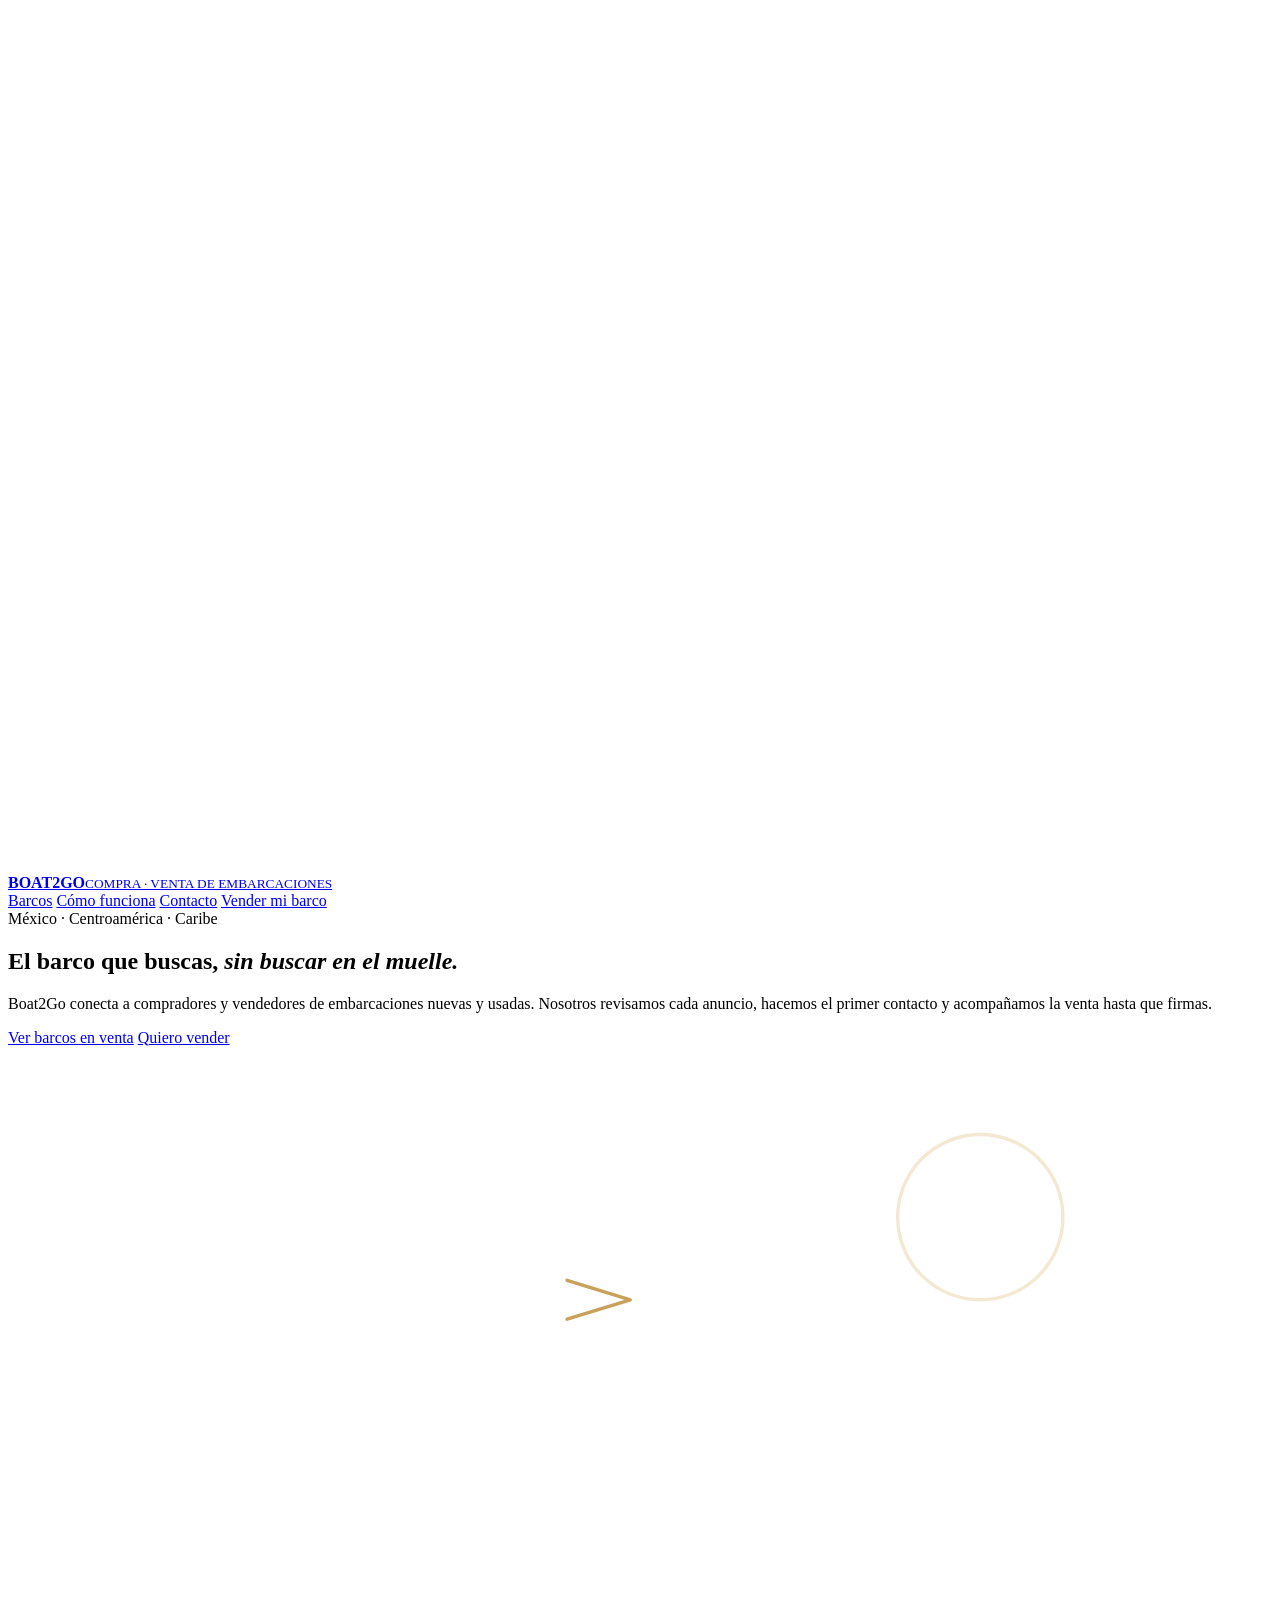
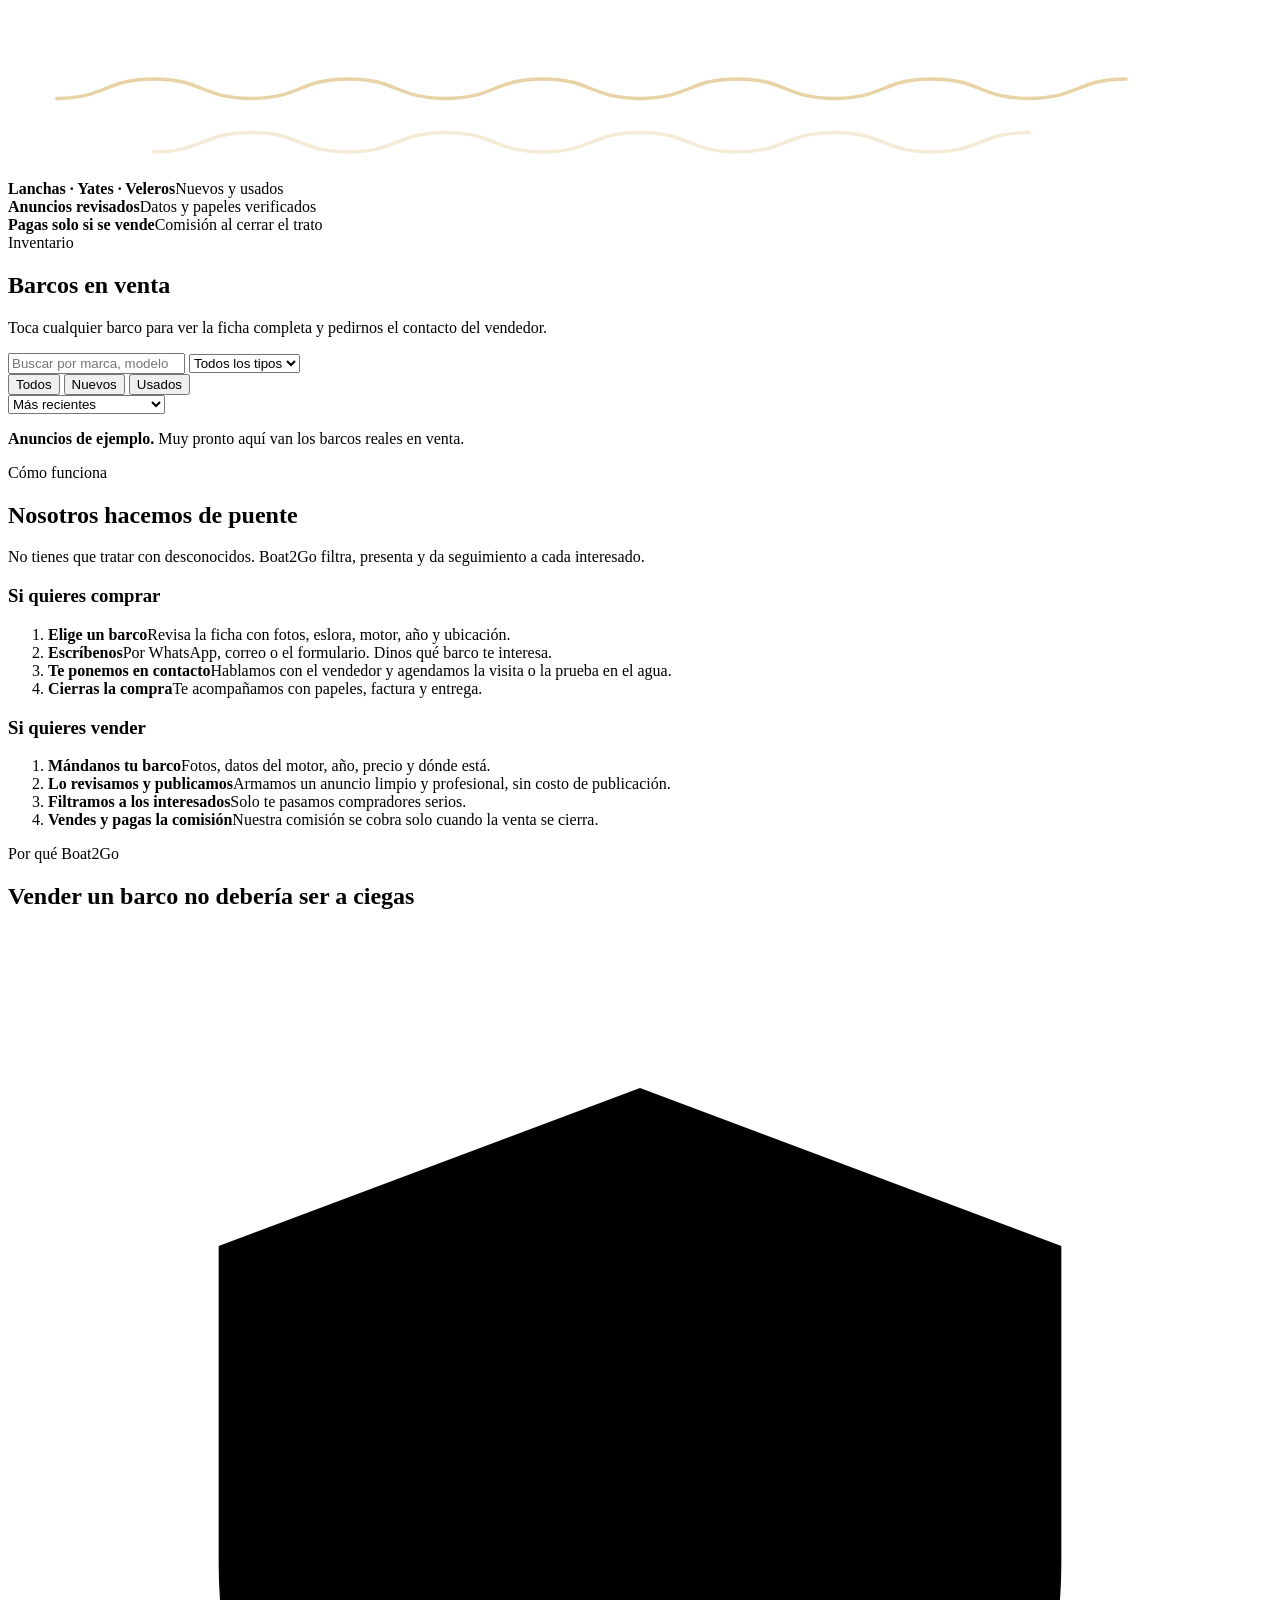
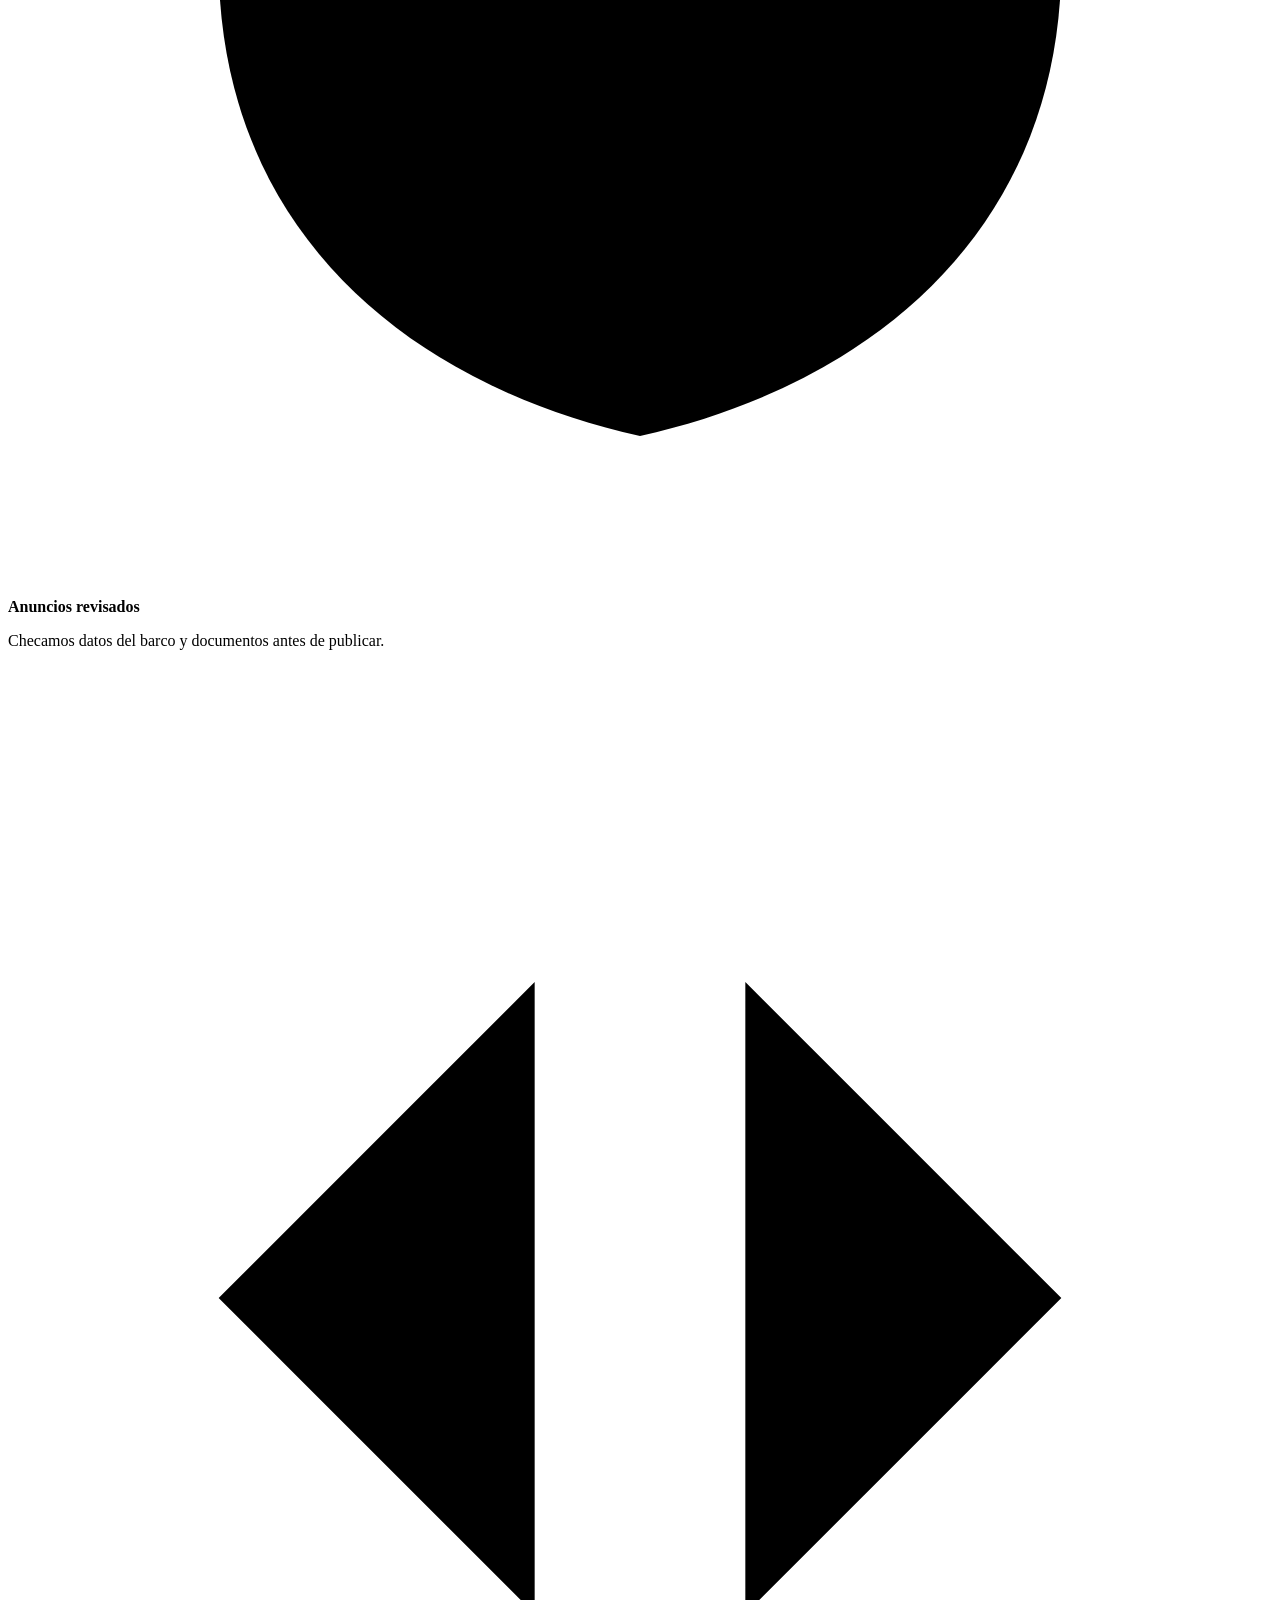
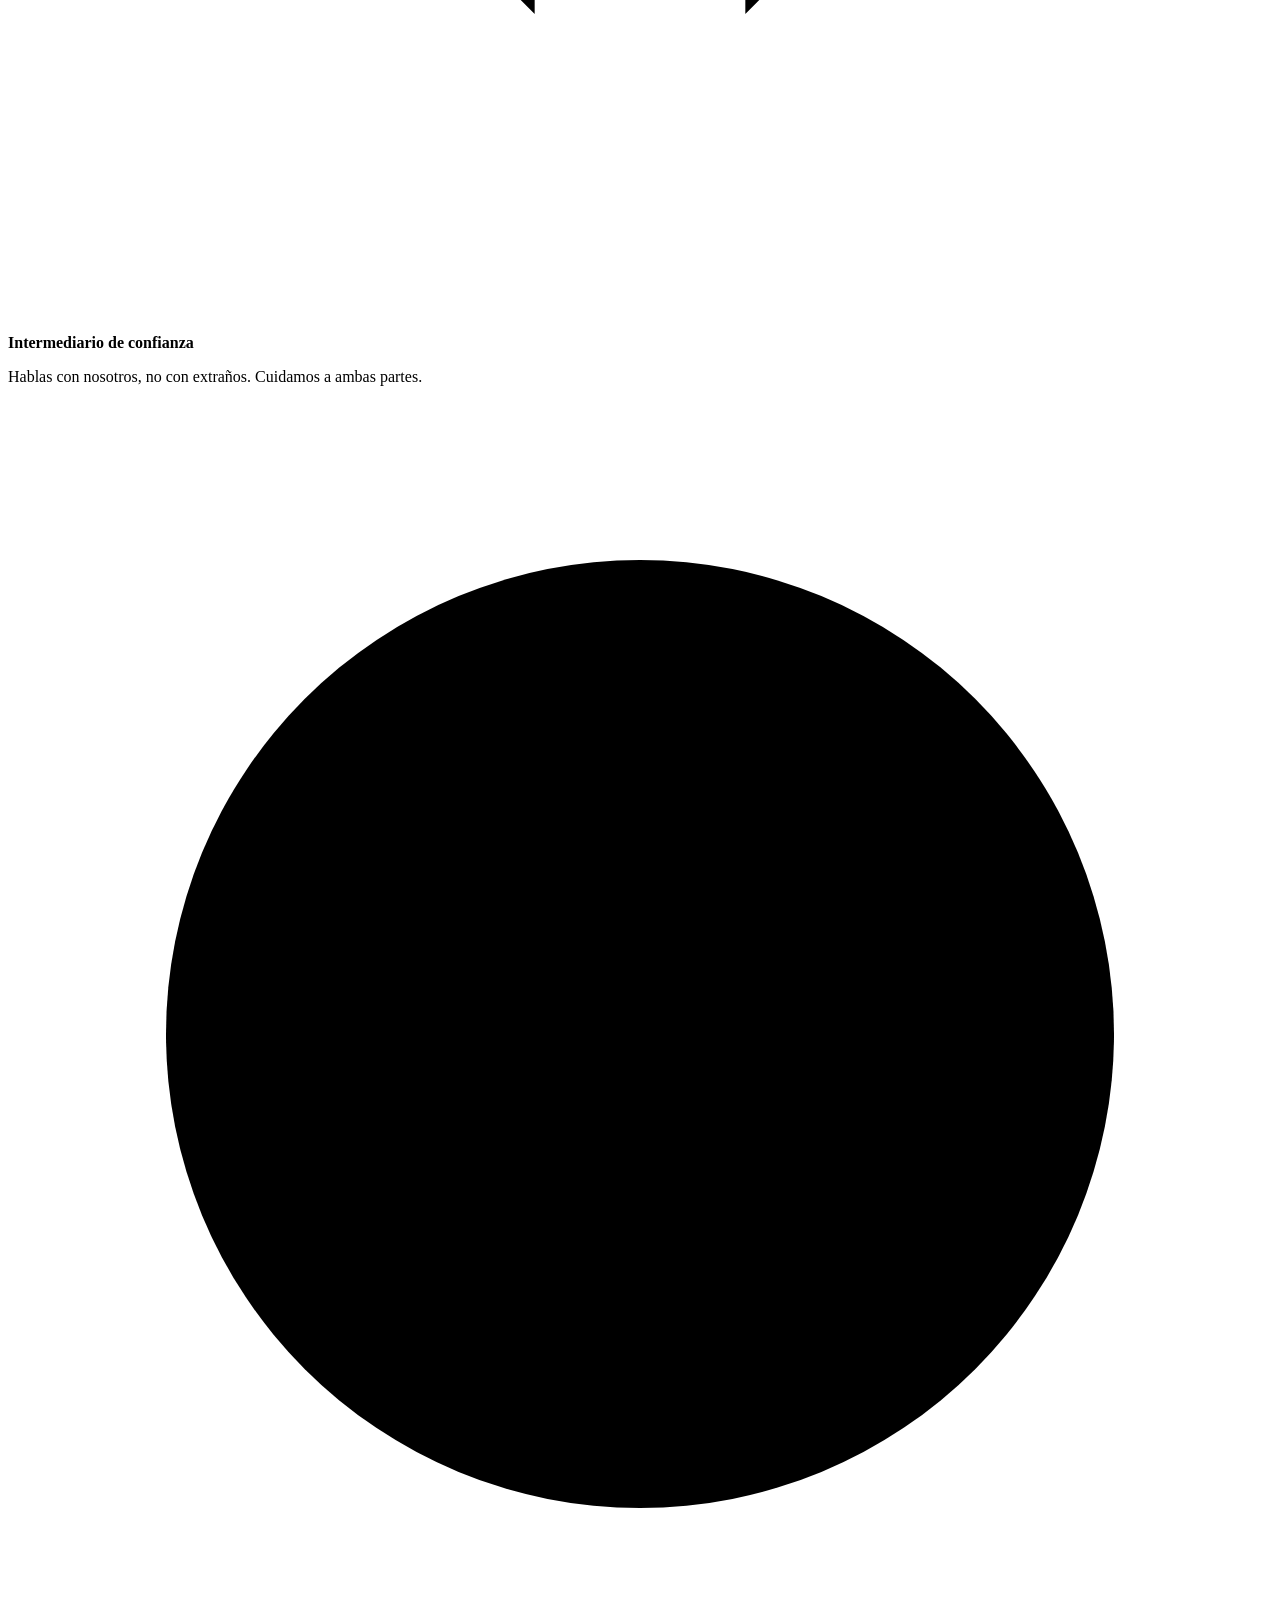
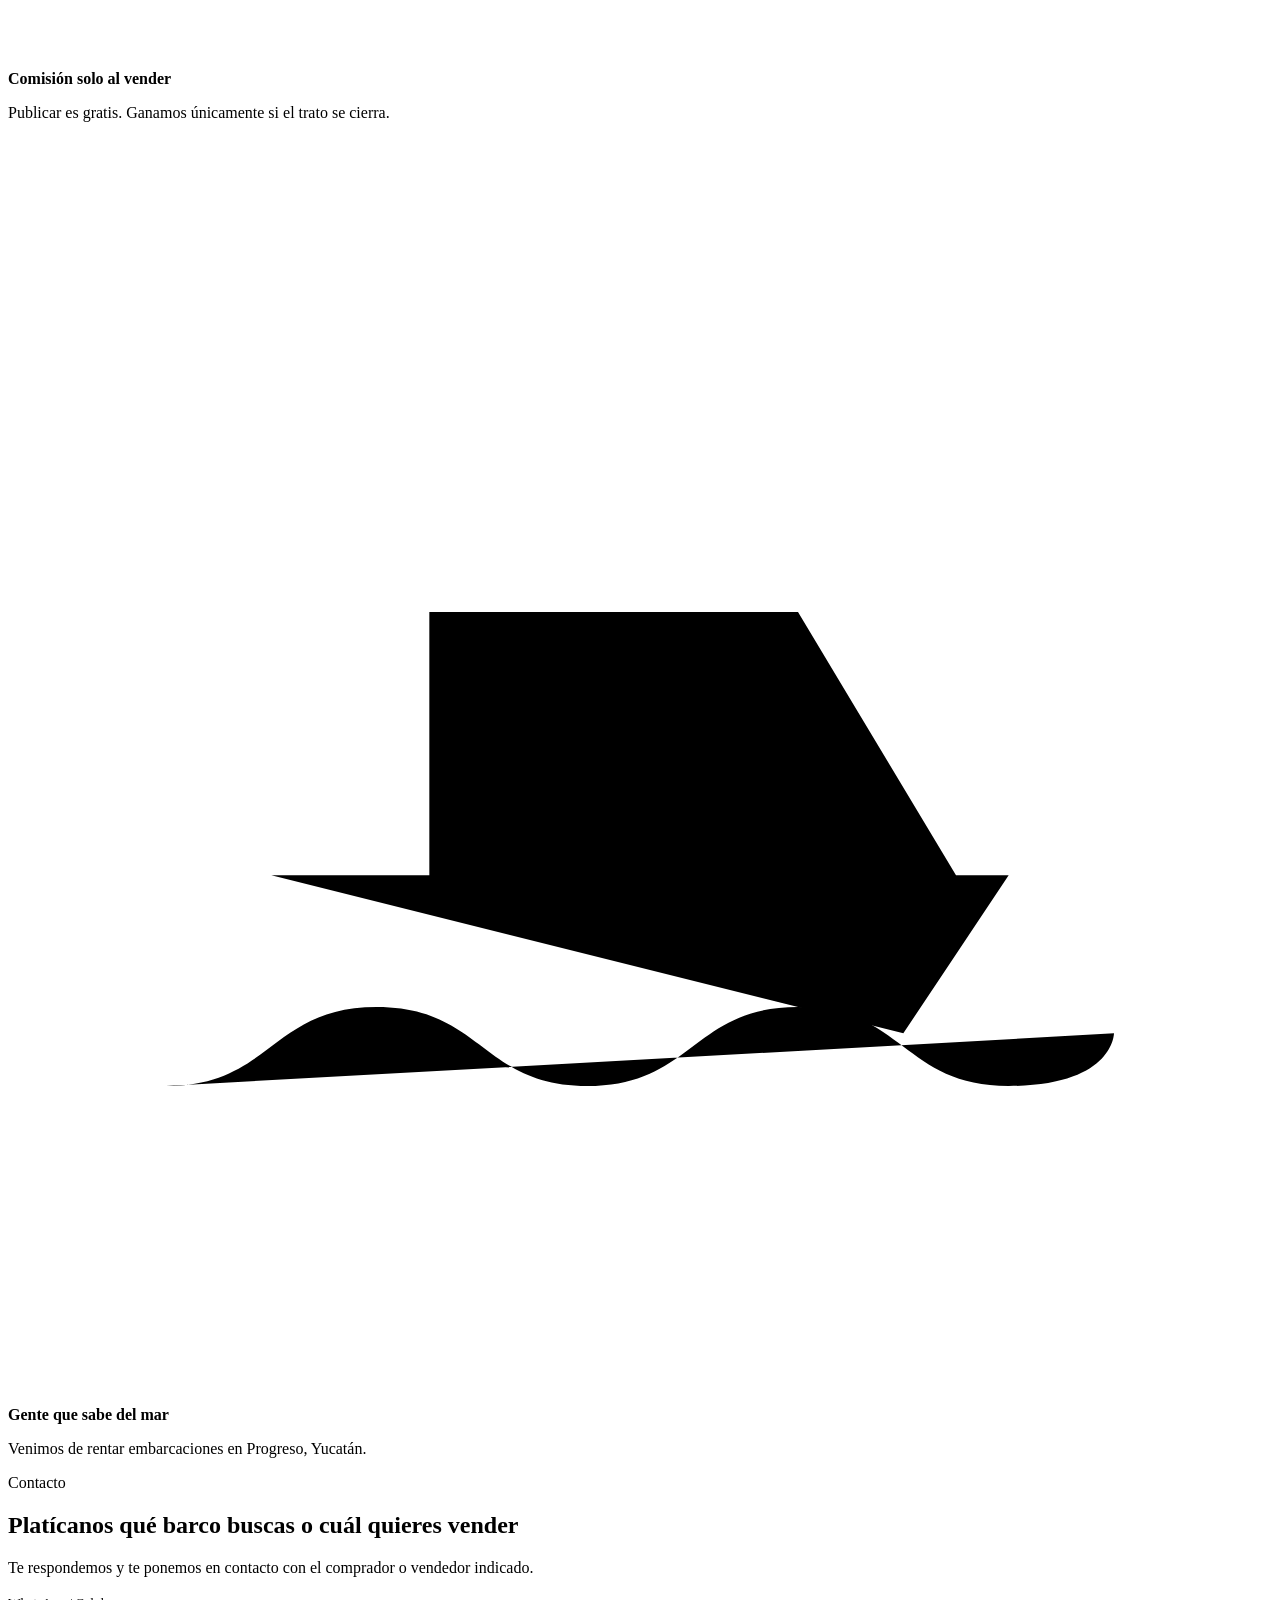
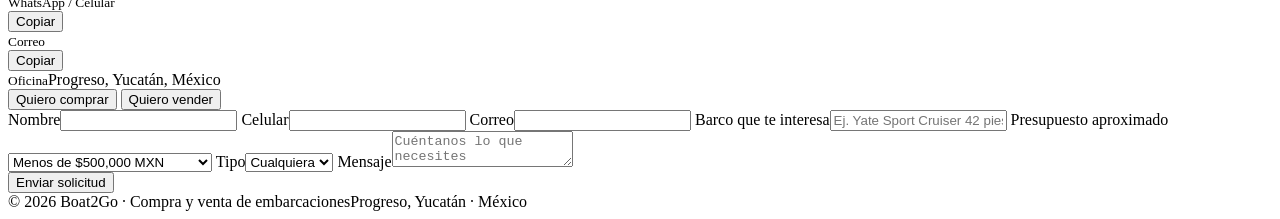
==== index.html @ 45fd55bf "Rename index (1).html to index.html" ====
<!DOCTYPE html>
<html lang="es">
<head>
  <meta charset="UTF-8">
  <meta name="viewport" content="width=device-width, initial-scale=1.0, viewport-fit=cover">
  <title>Boat2Go | Compra y venta de barcos en México</title>
  <meta name="description" content="Compra y vende lanchas, yates, veleros y catamaranes nuevos y usados en México, Centroamérica y el Caribe. Boat2Go te pone en contacto con compradores y vendedores.">
  <meta name="theme-color" content="#0F1E38">
  <link rel="preconnect" href="https://fonts.googleapis.com">
<link rel="preconnect" href="https://fonts.gstatic.com" crossorigin>
<link rel="stylesheet" href="https://fonts.googleapis.com/css2?family=Bodoni+Moda:ital,opsz,wght@0,6..96,500;0,6..96,600;1,6..96,500&family=Poppins:wght@500;600;700&family=Manrope:wght@400;500;600;700&display=swap">
  <link rel="stylesheet" href="css/styles.css">
</head>
<body>
<header class="top">
  <div class="wrap">
    <a class="logo" href="#inicio" aria-label="Boat2Go inicio">
      <svg viewBox="0 0 44 30" fill="none" stroke="#fff" stroke-width="1.6" stroke-linecap="round" stroke-linejoin="round" aria-hidden="true"><path d="M3 20h38l-5 7H9z"/><path d="M12 20v-6h14l5 6"/><path d="M16 14v-4h8"/><path d="M2 29c3 0 3-1.4 6-1.4S11 29 14 29s3-1.4 6-1.4S23 29 26 29s3-1.4 6-1.4S35 29 38 29"/></svg>
      <span><b>BOAT2GO</b><small>COMPRA · VENTA DE EMBARCACIONES</small></span>
    </a>
    <nav class="links">
      <a href="#barcos">Barcos</a>
      <a href="#como-funciona">Cómo funciona</a>
      <a href="#contacto">Contacto</a>
      <a class="btn btn-brass" href="#contacto" data-goto="vender">Vender mi barco</a>
    </nav>
  </div>
</header>

<section class="hero" id="inicio">
  <div class="wrap">
    <div>
      <span class="eyebrow">México · Centroamérica · Caribe</span>
      <h1>El barco que buscas, <em>sin buscar en el muelle.</em></h1>
      <p class="lead">Boat2Go conecta a compradores y vendedores de embarcaciones nuevas y usadas. Nosotros revisamos cada anuncio, hacemos el primer contacto y acompañamos la venta hasta que firmas.</p>
      <div class="hero-ctas">
        <a class="btn btn-brass" href="#barcos">Ver barcos en venta</a>
        <a class="btn btn-ghost" href="#contacto" data-goto="vender">Quiero vender</a>
      </div>
    </div>
    <div class="hero-art" aria-hidden="true">
      <svg viewBox="0 0 520 300" fill="none" stroke="#E7D3A6" stroke-width="1.4" stroke-linecap="round" stroke-linejoin="round">
        <circle cx="400" cy="70" r="34" stroke="rgba(231,211,166,.5)"/>
        <path d="M70 200h380l-38 52H122z" stroke="#fff"/>
        <path d="M150 200v-40h150l40 40" stroke="#fff"/>
        <path d="M185 160v-30h80l15 30" stroke="#fff"/>
        <path d="M168 176h20M206 176h20M244 176h20M282 176h18" stroke="#fff"/>
        <path d="M230 130V92" stroke="#fff"/><path d="M230 96l26 8-26 8" stroke="#C9A15A"/>
        <path d="M20 268c20 0 20-8 40-8s20 8 40 8 20-8 40-8 20 8 40 8 20-8 40-8 20 8 40 8 20-8 40-8 20 8 40 8 20-8 40-8 20 8 40 8 20-8 40-8"/>
        <path d="M60 290c20 0 20-8 40-8s20 8 40 8 20-8 40-8 20 8 40 8 20-8 40-8 20 8 40 8 20-8 40-8 20 8 40 8 20-8 40-8" stroke="rgba(231,211,166,.45)"/>
      </svg>
    </div>
    <div class="chart-strip">
      <div><strong>Lanchas · Yates · Veleros</strong>Nuevos y usados</div>
      <div><strong>Anuncios revisados</strong>Datos y papeles verificados</div>
      <div><strong>Pagas solo si se vende</strong>Comisión al cerrar el trato</div>
    </div>
  </div>
</section>

<section class="block" id="barcos">
  <div class="wrap">
    <div class="sec-head">
      <div><span class="eyebrow">Inventario</span><h2>Barcos en venta</h2></div>
      <p>Toca cualquier barco para ver la ficha completa y pedirnos el contacto del vendedor.</p>
    </div>
    <div class="filters" role="search">
      <input id="q" type="search" placeholder="Buscar por marca, modelo o ciudad" aria-label="Buscar">
      <select id="tipo" aria-label="Tipo de embarcación">
        <option value="">Todos los tipos</option>
        <option>Lancha</option><option>Yate</option><option>Velero</option><option>Catamarán</option><option>Panga</option>
      </select>
      <div class="seg" role="group" aria-label="Condición">
        <button type="button" data-cond="" aria-pressed="true">Todos</button>
        <button type="button" data-cond="Nuevo" aria-pressed="false">Nuevos</button>
        <button type="button" data-cond="Usado" aria-pressed="false">Usados</button>
      </div>
      <select id="orden" aria-label="Ordenar">
        <option value="rec">Más recientes</option>
        <option value="asc">Precio: menor a mayor</option>
        <option value="desc">Precio: mayor a menor</option>
      </select>
    </div>
    <p class="note"><b>Anuncios de ejemplo.</b> Muy pronto aquí van los barcos reales en venta.</p>
    <div class="grid" id="grid"></div>
  </div>
</section>

<section class="block how" id="como-funciona">
  <div class="wrap">
    <div class="sec-head">
      <div><span class="eyebrow">Cómo funciona</span><h2>Nosotros hacemos de puente</h2></div>
      <p>No tienes que tratar con desconocidos. Boat2Go filtra, presenta y da seguimiento a cada interesado.</p>
    </div>
    <div class="how-cols">
      <div class="how-col">
        <h3>Si quieres comprar</h3>
        <ol class="steps">
          <li><div><b>Elige un barco</b><span>Revisa la ficha con fotos, eslora, motor, año y ubicación.</span></div></li>
          <li><div><b>Escríbenos</b><span>Por WhatsApp, correo o el formulario. Dinos qué barco te interesa.</span></div></li>
          <li><div><b>Te ponemos en contacto</b><span>Hablamos con el vendedor y agendamos la visita o la prueba en el agua.</span></div></li>
          <li><div><b>Cierras la compra</b><span>Te acompañamos con papeles, factura y entrega.</span></div></li>
        </ol>
      </div>
      <div class="how-col">
        <h3>Si quieres vender</h3>
        <ol class="steps">
          <li><div><b>Mándanos tu barco</b><span>Fotos, datos del motor, año, precio y dónde está.</span></div></li>
          <li><div><b>Lo revisamos y publicamos</b><span>Armamos un anuncio limpio y profesional, sin costo de publicación.</span></div></li>
          <li><div><b>Filtramos a los interesados</b><span>Solo te pasamos compradores serios.</span></div></li>
          <li><div><b>Vendes y pagas la comisión</b><span>Nuestra comisión se cobra solo cuando la venta se cierra.</span></div></li>
        </ol>
      </div>
    </div>
  </div>
</section>

<section class="block">
  <div class="wrap">
    <div class="sec-head"><div><span class="eyebrow">Por qué Boat2Go</span><h2>Vender un barco no debería ser a ciegas</h2></div></div>
    <div class="why">
      <div><svg viewBox="0 0 24 24"><path d="M12 3l8 3v6c0 5-3.5 8-8 9-4.5-1-8-4-8-9V6z"/><path d="M8.5 12l2.5 2.5 4.5-5"/></svg><b>Anuncios revisados</b><p>Checamos datos del barco y documentos antes de publicar.</p></div>
      <div><svg viewBox="0 0 24 24"><path d="M4 12h16M14 6l6 6-6 6M10 18l-6-6 6-6"/></svg><b>Intermediario de confianza</b><p>Hablas con nosotros, no con extraños. Cuidamos a ambas partes.</p></div>
      <div><svg viewBox="0 0 24 24"><circle cx="12" cy="12" r="9"/><path d="M12 7v10M9.5 9.5c0-1.2 1.1-2 2.5-2s2.5.8 2.5 2-1.1 1.7-2.5 2-2.5.8-2.5 2 1.1 2 2.5 2 2.5-.8 2.5-2"/></svg><b>Comisión solo al vender</b><p>Publicar es gratis. Ganamos únicamente si el trato se cierra.</p></div>
      <div><svg viewBox="0 0 24 24"><path d="M3 18c2 0 2-1.5 4-1.5S9 18 11 18s2-1.5 4-1.5 2 1.5 4 1.5 2-1 2-1"/><path d="M5 14h14l-2 3M8 14V9h7l3 5M12 9V5"/></svg><b>Gente que sabe del mar</b><p>Venimos de rentar embarcaciones en Progreso, Yucatán.</p></div>
    </div>
  </div>
</section>

<section class="block contact" id="contacto">
  <div class="wrap">
    <div>
      <span class="eyebrow">Contacto</span>
      <h2>Platícanos qué barco buscas o cuál quieres vender</h2>
      <p>Te respondemos y te ponemos en contacto con el comprador o vendedor indicado.</p>
      <div class="direct">
        <div class="row"><div><small>WhatsApp / Celular</small><span class="val" id="v-tel"></span></div><button class="copy" type="button" data-copy="tel">Copiar</button></div>
        <div class="row"><div><small>Correo</small><span class="val" id="v-mail"></span></div><button class="copy" type="button" data-copy="mail">Copiar</button></div>
        <div class="row"><div><small>Oficina</small><span class="val">Progreso, Yucatán, México</span></div></div>
      </div>
    </div>
    <form class="lead" id="form" novalidate>
      <div class="tabs" role="tablist">
        <button type="button" role="tab" id="t-comprar" aria-selected="true" data-mode="comprar">Quiero comprar</button>
        <button type="button" role="tab" id="t-vender" aria-selected="false" data-mode="vender">Quiero vender</button>
      </div>
      <div class="fields">
        <label class="f">Nombre<input id="f-nombre" required autocomplete="name"></label>
        <label class="f">Celular<input id="f-tel" type="tel" required autocomplete="tel"></label>
        <label class="f full">Correo<input id="f-mail" type="email" autocomplete="email"></label>
        <label class="f full" data-for="comprar">Barco que te interesa<input id="f-barco" placeholder="Ej. Yate Sport Cruiser 42 pies (B2G-002)"></label>
        <label class="f" data-for="comprar">Presupuesto aproximado<select id="f-presu"><option>Menos de $500,000 MXN</option><option>$500,000 a $2,000,000 MXN</option><option>$2,000,000 a $5,000,000 MXN</option><option>Más de $5,000,000 MXN</option></select></label>
        <label class="f" data-for="comprar">Tipo<select id="f-tipo-c"><option>Cualquiera</option><option>Lancha</option><option>Yate</option><option>Velero</option><option>Catamarán</option><option>Panga</option></select></label>
        <label class="f" data-for="vender" hidden>Tipo de barco<select id="f-tipo-v"><option>Lancha</option><option>Yate</option><option>Velero</option><option>Catamarán</option><option>Panga</option></select></label>
        <label class="f" data-for="vender" hidden>Eslora en pies<input id="f-eslora" inputmode="numeric" placeholder="Ej. 26"></label>
        <label class="f" data-for="vender" hidden>Año y motor<input id="f-motor" placeholder="Ej. 2018, Yamaha 150 HP"></label>
        <label class="f" data-for="vender" hidden>Precio que pides<input id="f-precio" placeholder="Ej. $450,000 MXN"></label>
        <label class="f full">Mensaje<textarea id="f-msg" placeholder="Cuéntanos lo que necesites"></textarea></label>
      </div>
      <button class="btn btn-navy" type="submit">Enviar solicitud</button>
      <div class="done" id="done" hidden>
        <b>Tu mensaje está listo.</b>
        <span>Mándalo por WhatsApp o cópialo y envíalo a nuestro correo.</span>
        <pre id="done-text"></pre>
        <div class="acts">
          <a class="btn btn-brass" id="wa-link" href="#" target="_blank" rel="noopener">Abrir WhatsApp</a>
          <button class="btn btn-navy" type="button" id="copy-msg">Copiar mensaje</button>
        </div>
      </div>
    </form>
  </div>
</section>

<footer><div class="wrap"><span>© 2026 Boat2Go · Compra y venta de embarcaciones</span><span>Progreso, Yucatán · México</span></div></footer>

<dialog id="modal" aria-labelledby="m-title">
  <div class="m-pic" id="m-pic"><button class="m-close" type="button" id="m-close" aria-label="Cerrar">×</button></div>
  <div class="m-body">
    <div><div class="eyebrow" id="m-type"></div><h3 id="m-title"></h3></div>
    <div class="m-specs" id="m-specs"></div>
    <p id="m-desc" style="margin:0;color:var(--muted)"></p>
    <div class="m-foot"><div class="price" id="m-price"></div><button class="btn btn-navy" type="button" id="m-cta">Me interesa este barco</button></div>
  </div>
</dialog>

<div class="toast" id="toast" hidden></div>

<script src="js/main.js"></script>
</body>
</html>
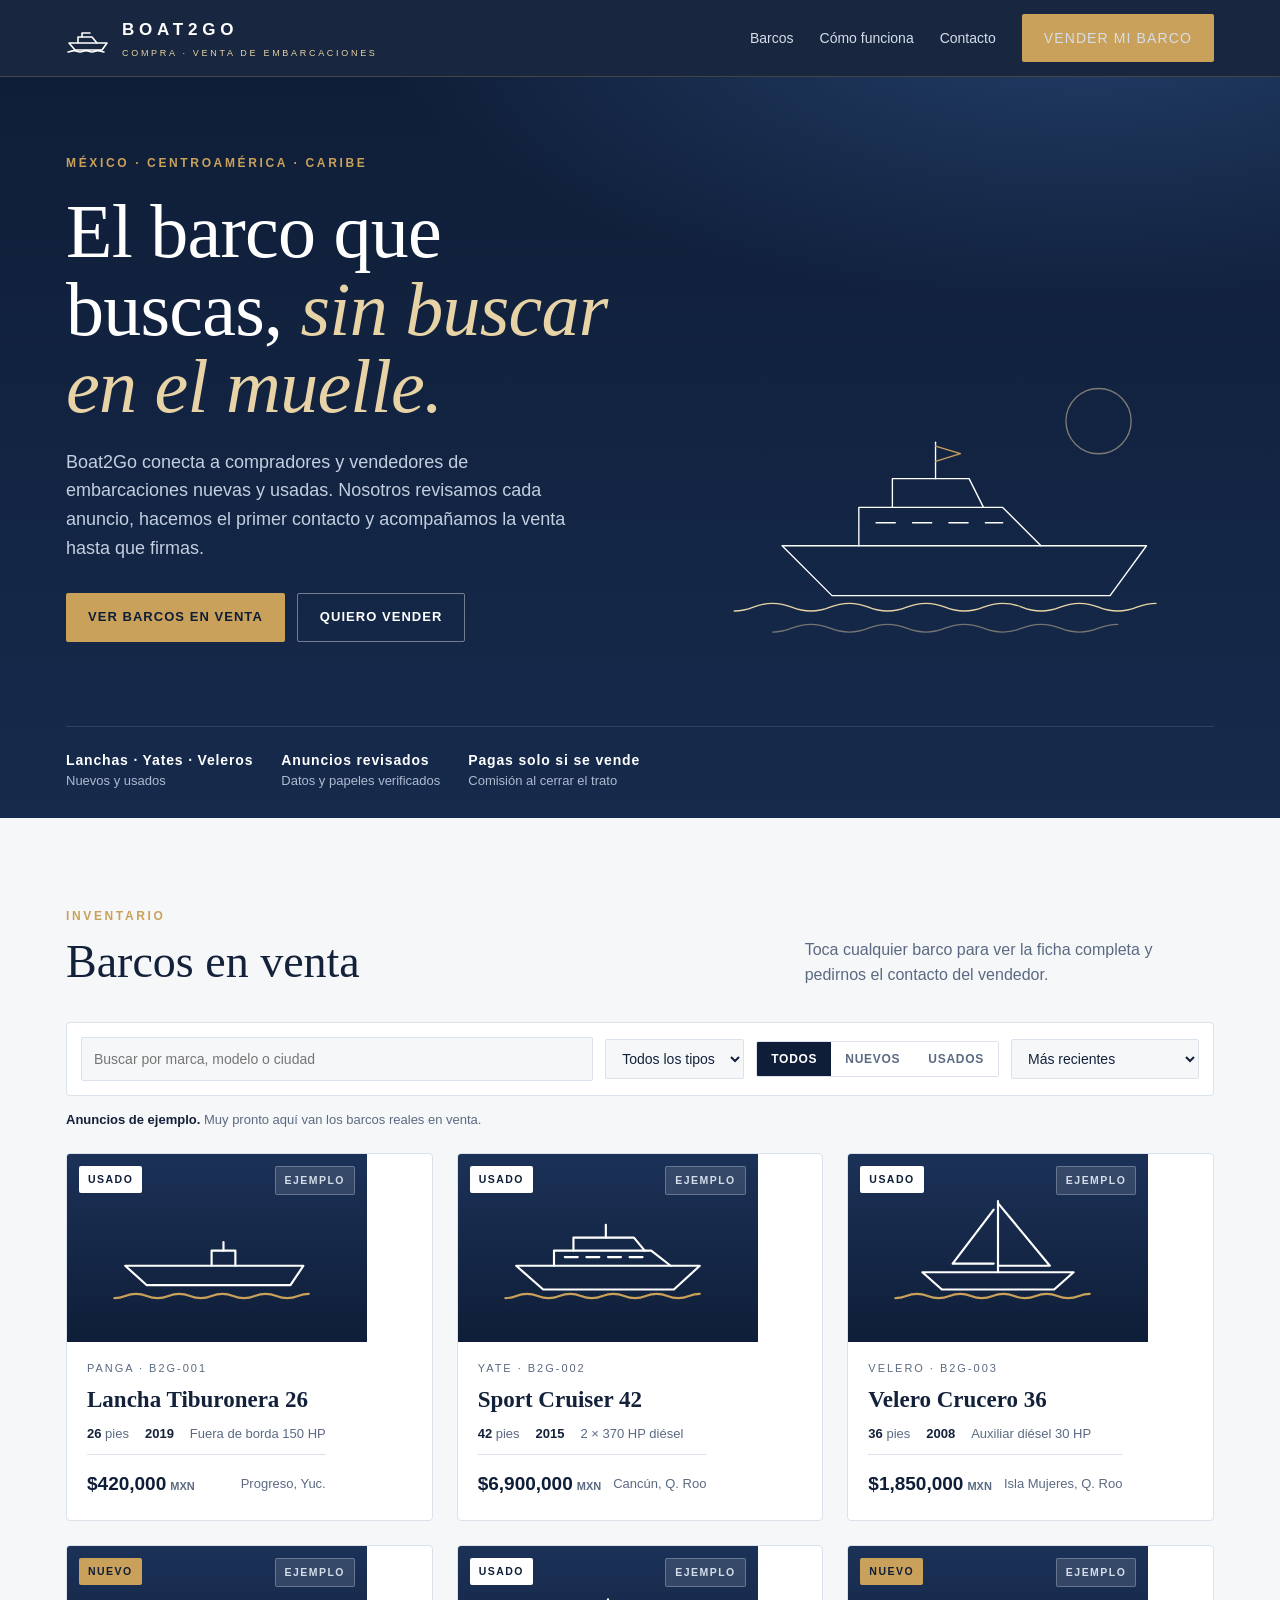
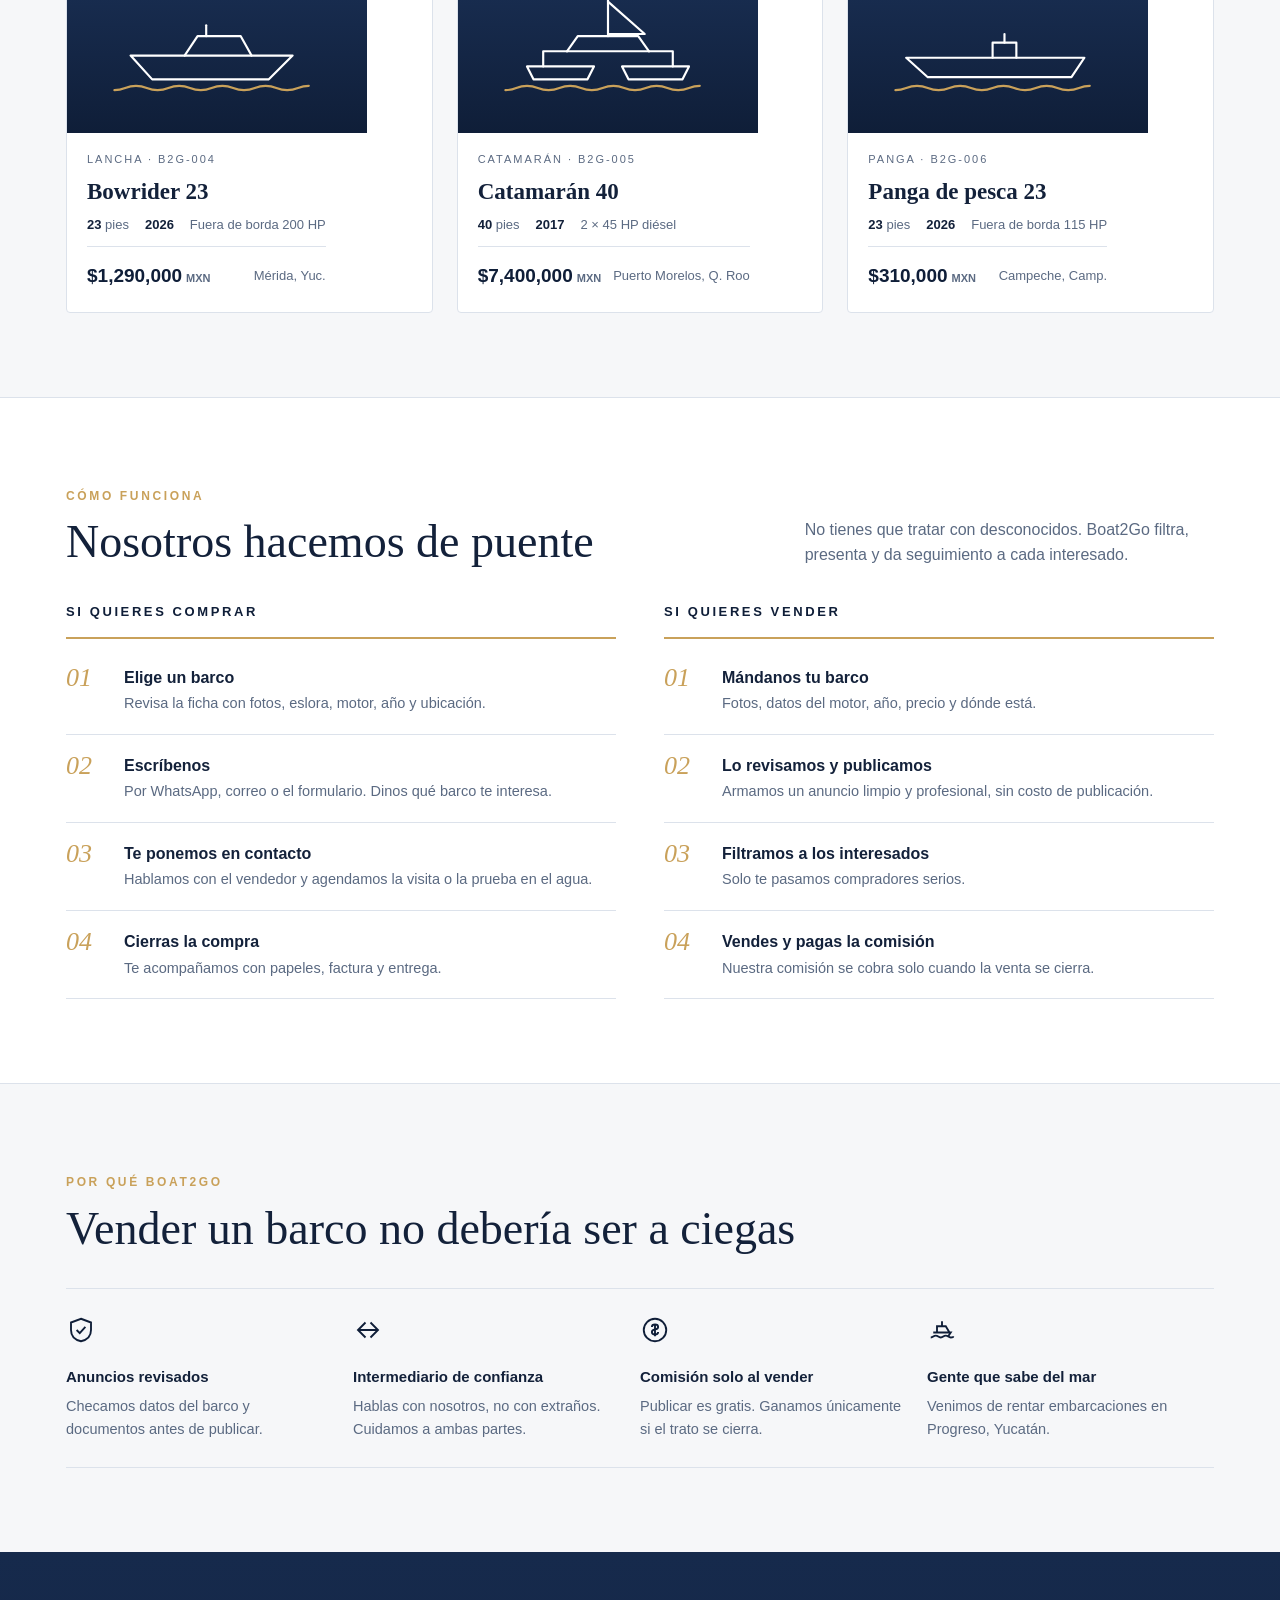
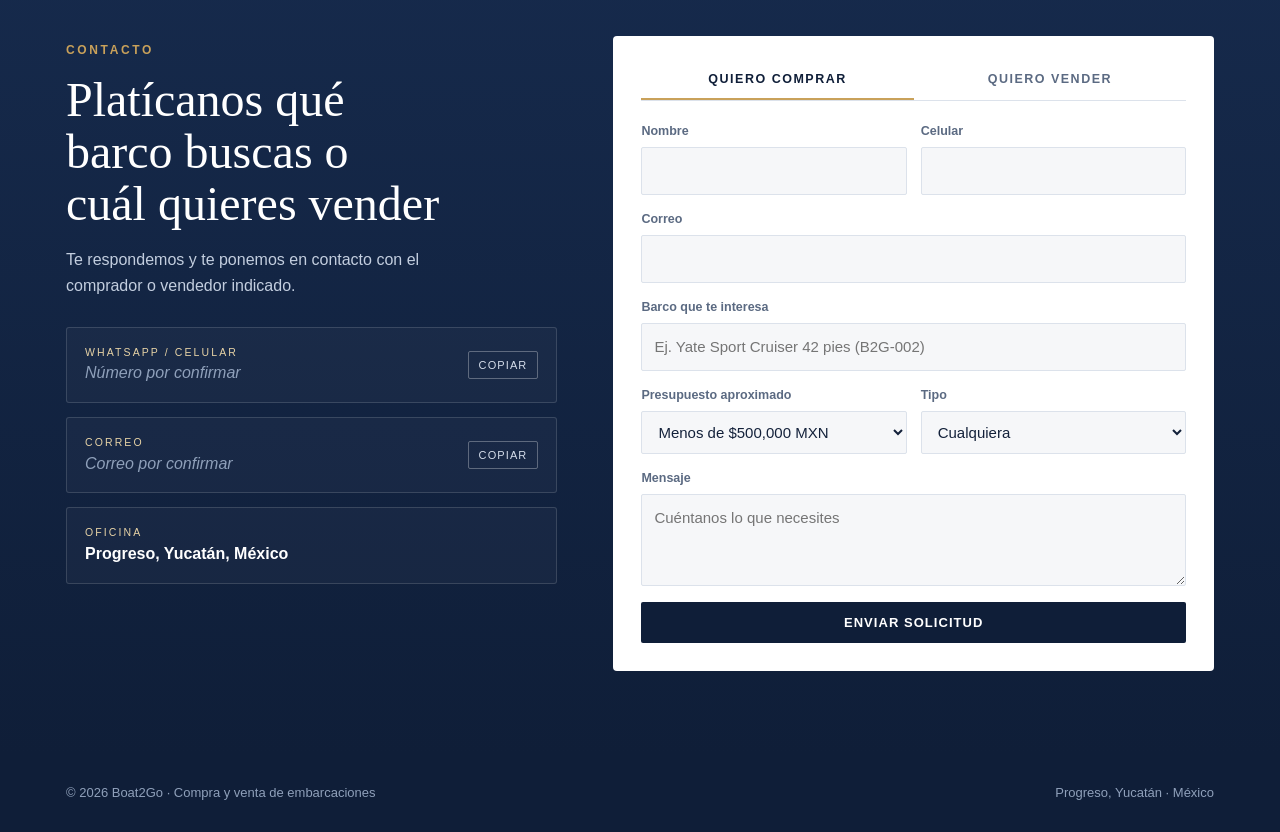
==== commit c6d7c5f2: "Rename index (1).html to index.html" ====
--- a/index.html
+++ b/index.html
@@ -9,7 +9,170 @@
   <link rel="preconnect" href="https://fonts.googleapis.com">
 <link rel="preconnect" href="https://fonts.gstatic.com" crossorigin>
 <link rel="stylesheet" href="https://fonts.googleapis.com/css2?family=Bodoni+Moda:ital,opsz,wght@0,6..96,500;0,6..96,600;1,6..96,500&family=Poppins:wght@500;600;700&family=Manrope:wght@400;500;600;700&display=swap">
-  <link rel="stylesheet" href="css/styles.css">
+  <style>
+/* Layout: navy brand bands (header, hero, footer) framing light "sailcloth" sections; listings grid + filters as the core */
+:root{
+  --navy:#0F1E38; --navy-2:#162A4C; --navy-3:#24406B;
+  --brass:#C9A15A; --brass-soft:#E7D3A6;
+  --sail:#F6F7F9; --paper:#FFFFFF; --ink:#13213A; --muted:#5B6A82; --line:#DCE2EB;
+  --ok:#2F7D5B;
+  --f-display:"Bodoni Moda", "Didot", Georgia, serif;
+  --f-brand:"Poppins", "Helvetica Neue", Arial, sans-serif;
+  --f-body:"Manrope", "Helvetica Neue", Arial, sans-serif;
+  color-scheme: light;
+}
+*{box-sizing:border-box}
+html{scroll-behavior:smooth}
+body{margin:0}
+img{max-width:100%}
+[hidden]{display:none!important}
+body{background:var(--sail);color:var(--ink);font-family:var(--f-body);font-size:16px;line-height:1.6;-webkit-font-smoothing:antialiased}
+a{color:inherit}
+.wrap{max-width:1180px;margin:0 auto;padding-left:max(16px,env(safe-area-inset-left,0px));padding-right:max(16px,env(safe-area-inset-right,0px))}
+h1,h2,h3{text-wrap:balance;margin:0}
+.eyebrow{font-family:var(--f-brand);font-size:12px;font-weight:600;letter-spacing:.22em;text-transform:uppercase;color:var(--brass)}
+:focus-visible{outline:2px solid var(--brass);outline-offset:3px}
+
+/* Header */
+header.top{position:sticky;top:env(safe-area-inset-top,0px);z-index:20;background:rgba(15,30,56,.96);backdrop-filter:blur(8px);border-bottom:1px solid rgba(201,161,90,.25)}
+.top .wrap{display:flex;align-items:center;justify-content:space-between;gap:16px;padding-block:14px}
+.logo{display:flex;align-items:center;gap:12px;text-decoration:none;color:#fff}
+.logo svg{width:44px;height:30px;flex:none}
+.logo b{display:block;font-family:var(--f-brand);font-weight:700;letter-spacing:.28em;font-size:17px}
+.logo small{display:block;font-family:var(--f-brand);font-size:9px;letter-spacing:.3em;color:var(--brass-soft);margin-top:2px}
+nav.links{display:flex;gap:26px;align-items:center}
+nav.links a{color:#D5DDEA;text-decoration:none;font-size:14px;font-weight:500}
+nav.links a:hover{color:#fff}
+.btn{display:inline-flex;align-items:center;justify-content:center;gap:8px;border:0;cursor:pointer;font-family:var(--f-brand);font-weight:600;font-size:13px;letter-spacing:.08em;text-transform:uppercase;padding:13px 22px;border-radius:2px;text-decoration:none;transition:background .2s,color .2s}
+.btn-brass{background:var(--brass);color:var(--navy)}
+.btn-brass:hover{background:var(--brass-soft)}
+.btn-ghost{background:transparent;color:#fff;border:1px solid rgba(255,255,255,.4)}
+.btn-ghost:hover{border-color:var(--brass);color:var(--brass-soft)}
+.btn-navy{background:var(--navy);color:#fff}
+.btn-navy:hover{background:var(--navy-3)}
+@media (max-width:820px){nav.links a:not(.btn){display:none}}
+
+/* Hero */
+.hero{background:radial-gradient(1200px 500px at 85% -10%, #24406B 0%, transparent 60%), linear-gradient(180deg,var(--navy) 0%, var(--navy-2) 100%);color:#fff;position:relative;overflow:hidden}
+.hero .wrap{padding-block:72px 0;display:grid;grid-template-columns:1.1fr .9fr;gap:40px;align-items:end}
+.hero h1{font-family:var(--f-display);font-weight:500;font-size:clamp(40px,6vw,76px);line-height:1.02;letter-spacing:-.01em;margin-top:18px}
+.hero h1 em{color:var(--brass-soft);font-style:italic}
+.hero p.lead{color:#C3CEDF;font-size:18px;max-width:52ch;margin:22px 0 30px}
+.hero-ctas{display:flex;gap:12px;flex-wrap:wrap}
+.hero-art{align-self:end;min-width:0}
+.hero-art svg{width:100%;height:auto;display:block}
+.chart-strip{display:flex;gap:28px;flex-wrap:wrap;padding:22px 0 26px;border-top:1px solid rgba(255,255,255,.12);margin-top:44px;grid-column:1/-1}
+.chart-strip div{font-size:13px;color:#AEBBD0}
+.chart-strip strong{display:block;font-family:var(--f-brand);color:#fff;font-size:14px;letter-spacing:.06em}
+@media (max-width:860px){.hero .wrap{grid-template-columns:1fr;padding-block:48px 0}.hero-art{display:none}}
+
+/* Section shells */
+section.block{padding-block:84px}
+.sec-head{display:flex;justify-content:space-between;align-items:end;gap:24px;flex-wrap:wrap;margin-bottom:34px}
+.sec-head h2{font-family:var(--f-display);font-weight:500;font-size:clamp(30px,4vw,46px);line-height:1.1;margin-top:10px}
+.sec-head p{color:var(--muted);max-width:46ch;margin:0}
+
+/* Filters */
+.filters{display:flex;gap:12px;flex-wrap:wrap;align-items:center;background:var(--paper);border:1px solid var(--line);padding:14px;border-radius:4px;margin-bottom:14px}
+.filters input,.filters select{font:inherit;font-size:14px;color:var(--ink);background:var(--sail);border:1px solid var(--line);border-radius:2px;padding:10px 12px;min-width:0}
+.filters input{flex:1 1 200px}
+.seg{display:flex;border:1px solid var(--line);border-radius:2px;overflow:hidden}
+.seg button{font-family:var(--f-brand);font-size:12px;font-weight:600;letter-spacing:.06em;text-transform:uppercase;border:0;background:var(--paper);color:var(--muted);padding:10px 14px;cursor:pointer}
+.seg button[aria-pressed="true"]{background:var(--navy);color:#fff}
+.note{font-size:13px;color:var(--muted);margin:0 0 22px}
+.note b{color:var(--ink)}
+
+/* Cards */
+.grid{display:grid;grid-template-columns:repeat(3,minmax(0,1fr));gap:24px}
+@media (max-width:980px){.grid{grid-template-columns:repeat(2,minmax(0,1fr))}}
+@media (max-width:620px){.grid{grid-template-columns:1fr}}
+.card{background:var(--paper);border:1px solid var(--line);border-radius:4px;overflow:hidden;display:flex;flex-direction:column;cursor:pointer;transition:transform .25s,box-shadow .25s;text-align:left;font:inherit;color:inherit;padding:0}
+.card:hover{transform:translateY(-3px);box-shadow:0 18px 40px -22px rgba(15,30,56,.45)}
+.card .pic{aspect-ratio:16/10;max-width:100%;position:relative;background:linear-gradient(180deg,#1B3157 0%,#0F1E38 100%);display:grid;place-items:center}
+.card .pic svg{width:72%;height:auto}
+.tag{position:absolute;top:12px;font-family:var(--f-brand);font-size:10.5px;font-weight:600;letter-spacing:.14em;text-transform:uppercase;padding:5px 9px;border-radius:2px}
+.tag.cond{left:12px;background:var(--brass);color:var(--navy)}
+.tag.cond.used{background:#fff;color:var(--navy)}
+.tag.demo{right:12px;background:rgba(255,255,255,.12);color:#D5DDEA;border:1px solid rgba(255,255,255,.25)}
+.card .body{padding:18px 20px 20px;display:flex;flex-direction:column;gap:10px;flex:1}
+.card .type{font-family:var(--f-brand);font-size:11px;letter-spacing:.18em;text-transform:uppercase;color:var(--muted)}
+.card h3{font-family:var(--f-display);font-weight:600;font-size:23px;line-height:1.15}
+.specs{display:flex;flex-wrap:wrap;gap:6px 16px;font-size:13px;color:var(--muted)}
+.specs span b{color:var(--ink);font-weight:600}
+.card .foot{display:flex;justify-content:space-between;align-items:center;gap:12px;margin-top:auto;padding-top:14px;border-top:1px solid var(--line)}
+.price{font-family:var(--f-brand);font-weight:700;font-size:19px;font-variant-numeric:tabular-nums;color:var(--navy)}
+.price small{font-size:11px;font-weight:600;color:var(--muted);margin-left:4px}
+.loc{font-size:13px;color:var(--muted)}
+.empty{grid-column:1/-1;text-align:center;padding:48px 16px;color:var(--muted);border:1px dashed var(--line);border-radius:4px;background:var(--paper)}
+
+/* How it works */
+.how{background:var(--paper);border-block:1px solid var(--line)}
+.how-cols{display:grid;grid-template-columns:1fr 1fr;gap:48px}
+@media (max-width:820px){.how-cols{grid-template-columns:1fr}}
+.how-col h3{font-family:var(--f-brand);font-size:13px;letter-spacing:.2em;text-transform:uppercase;color:var(--navy);padding-bottom:14px;border-bottom:2px solid var(--brass);margin-bottom:8px}
+.steps{list-style:none;margin:0;padding:0;counter-reset:s}
+.steps li{counter-increment:s;display:grid;grid-template-columns:44px 1fr;gap:14px;padding:18px 0;border-bottom:1px solid var(--line)}
+.steps li::before{content:counter(s,decimal-leading-zero);font-family:var(--f-display);font-size:26px;font-style:italic;color:var(--brass);line-height:1}
+.steps b{display:block;font-size:16px}
+.steps span{color:var(--muted);font-size:14.5px}
+
+/* Why */
+.why{display:grid;grid-template-columns:repeat(4,minmax(0,1fr));gap:0;border-top:1px solid var(--line)}
+@media (max-width:900px){.why{grid-template-columns:repeat(2,minmax(0,1fr))}}
+@media (max-width:520px){.why{grid-template-columns:1fr}}
+.why div{padding:26px 22px 26px 0;border-bottom:1px solid var(--line)}
+.why svg{width:30px;height:30px;stroke:var(--navy);fill:none;stroke-width:1.5;margin-bottom:12px}
+.why b{display:block;font-family:var(--f-brand);font-size:15px;margin-bottom:6px}
+.why p{margin:0;color:var(--muted);font-size:14.5px}
+
+/* Contact */
+.contact{background:linear-gradient(180deg,var(--navy-2),var(--navy));color:#fff}
+.contact .wrap{display:grid;grid-template-columns:.9fr 1.1fr;gap:56px}
+@media (max-width:900px){.contact .wrap{grid-template-columns:1fr;gap:36px}}
+.contact h2{font-family:var(--f-display);font-weight:500;font-size:clamp(32px,4vw,48px);line-height:1.08;margin:12px 0 18px}
+.contact p{color:#C3CEDF;margin:0 0 28px;max-width:44ch}
+.direct{display:grid;gap:14px}
+.direct .row{display:flex;justify-content:space-between;align-items:center;gap:12px;padding:16px 18px;border:1px solid rgba(255,255,255,.14);border-radius:3px;background:rgba(255,255,255,.03)}
+.direct small{display:block;font-family:var(--f-brand);font-size:10.5px;letter-spacing:.2em;text-transform:uppercase;color:var(--brass-soft)}
+.direct span.val{font-size:16px;font-weight:600;user-select:all;overflow-wrap:anywhere}
+.direct span.val.pending{color:#8FA0BA;font-weight:500;font-style:italic}
+.copy{font-family:var(--f-brand);font-size:11px;letter-spacing:.1em;text-transform:uppercase;background:transparent;color:#D5DDEA;border:1px solid rgba(255,255,255,.3);padding:7px 10px;border-radius:2px;cursor:pointer;flex:none}
+.copy:hover{border-color:var(--brass);color:var(--brass-soft)}
+form.lead{background:var(--paper);color:var(--ink);border-radius:4px;padding:28px;display:grid;gap:16px;min-width:0}
+.tabs{display:flex;gap:0;border-bottom:1px solid var(--line);margin:-4px 0 4px}
+.tabs button{flex:1;font-family:var(--f-brand);font-size:12.5px;font-weight:600;letter-spacing:.12em;text-transform:uppercase;background:none;border:0;border-bottom:2px solid transparent;padding:12px 6px;color:var(--muted);cursor:pointer}
+.tabs button[aria-selected="true"]{color:var(--navy);border-bottom-color:var(--brass)}
+.fields{display:grid;grid-template-columns:1fr 1fr;gap:14px}
+@media (max-width:560px){.fields{grid-template-columns:1fr}}
+.fields .full{grid-column:1/-1}
+label.f{display:grid;gap:6px;font-size:12.5px;font-weight:600;color:var(--muted)}
+label.f input,label.f select,label.f textarea{font:inherit;font-size:15px;font-weight:500;color:var(--ink);background:var(--sail);border:1px solid var(--line);border-radius:2px;padding:11px 12px;min-width:0;width:100%}
+label.f textarea{min-height:92px;resize:vertical}
+.done{border:1px solid var(--line);background:var(--sail);border-radius:3px;padding:16px;display:grid;gap:10px;font-size:14px}
+.done pre{white-space:pre-wrap;margin:0;font-family:var(--f-body);font-size:13.5px;color:var(--ink);background:var(--paper);border:1px solid var(--line);padding:12px;border-radius:2px;max-height:200px;overflow:auto}
+.done .acts{display:flex;gap:10px;flex-wrap:wrap}
+
+/* Modal */
+dialog{border:0;padding:0;border-radius:4px;max-width:min(760px,calc(100% - 32px));width:100%;background:var(--paper);color:var(--ink)}
+dialog::backdrop{background:rgba(10,20,40,.6)}
+.m-pic{aspect-ratio:16/8;background:linear-gradient(180deg,#1B3157,#0F1E38);display:grid;place-items:center;position:relative}
+.m-pic svg{width:55%}
+.m-body{padding:26px 28px 28px;display:grid;gap:16px}
+.m-body h3{font-family:var(--f-display);font-size:32px;font-weight:600;line-height:1.1}
+.m-specs{display:grid;grid-template-columns:repeat(4,minmax(0,1fr));border:1px solid var(--line);border-radius:3px}
+@media (max-width:560px){.m-specs{grid-template-columns:repeat(2,minmax(0,1fr))}}
+.m-specs div{padding:12px 14px;border-right:1px solid var(--line)}
+.m-specs div:last-child{border-right:0}
+.m-specs small{display:block;font-family:var(--f-brand);font-size:10px;letter-spacing:.16em;text-transform:uppercase;color:var(--muted)}
+.m-specs b{font-variant-numeric:tabular-nums}
+.m-close{position:absolute;top:12px;right:12px;background:rgba(255,255,255,.12);color:#fff;border:1px solid rgba(255,255,255,.3);width:36px;height:36px;border-radius:50%;cursor:pointer;font-size:18px;line-height:1}
+.m-foot{display:flex;justify-content:space-between;align-items:center;gap:14px;flex-wrap:wrap}
+
+footer{background:var(--navy);color:#8FA0BA;font-size:13px}
+footer .wrap{display:flex;justify-content:space-between;gap:16px;flex-wrap:wrap;padding-block:28px}
+.toast{position:fixed;left:50%;bottom:calc(20px + env(safe-area-inset-bottom,0px));transform:translateX(-50%);background:var(--navy);color:#fff;padding:10px 16px;border-radius:3px;font-size:14px;border:1px solid var(--brass);z-index:50}
+@media (prefers-reduced-motion:reduce){*{transition:none!important;animation:none!important}}
+</style>
 </head>
 <body>
 <header class="top">
@@ -185,6 +348,152 @@
 
 <div class="toast" id="toast" hidden></div>
 
-<script src="js/main.js"></script>
+<script>
+/* ===== CONFIGURACIÓN: cambia aquí tus datos ===== */
+const CONTACTO = {
+  whatsapp: "",   // solo números con lada, ej. "529991234567"
+  telefono: "",   // como se muestra, ej. "+52 999 123 4567"
+  correo: ""      // ej. "ventas@boat2go.mx"
+};
+
+/* ===== BARCOS: agrega o quita anuncios aquí ===== */
+const BARCOS = [
+  {ref:"B2G-001", nombre:"Lancha Tiburonera 26", tipo:"Panga", condicion:"Usado", anio:2019, eslora:26, motor:"Fuera de borda 150 HP", ubicacion:"Progreso, Yuc.", precio:420000, descripcion:"Lancha de fibra lista para pesca, con hielera, bimini y GPS. Motor con mantenimiento al día.", ejemplo:true},
+  {ref:"B2G-002", nombre:"Sport Cruiser 42", tipo:"Yate", condicion:"Usado", anio:2015, eslora:42, motor:"2 × 370 HP diésel", ubicacion:"Cancún, Q. Roo", precio:6900000, descripcion:"Dos camarotes, baño completo, cocineta y plataforma de baño. Ideal para paseos largos en el Caribe.", ejemplo:true},
+  {ref:"B2G-003", nombre:"Velero Crucero 36", tipo:"Velero", condicion:"Usado", anio:2008, eslora:36, motor:"Auxiliar diésel 30 HP", ubicacion:"Isla Mujeres, Q. Roo", precio:1850000, descripcion:"Velero de travesía con velas en buen estado, piloto automático y equipo de seguridad.", ejemplo:true},
+  {ref:"B2G-004", nombre:"Bowrider 23", tipo:"Lancha", condicion:"Nuevo", anio:2026, eslora:23, motor:"Fuera de borda 200 HP", ubicacion:"Mérida, Yuc.", precio:1290000, descripcion:"Lancha deportiva nueva para familia o esquí. Incluye remolque y garantía de agencia.", ejemplo:true},
+  {ref:"B2G-005", nombre:"Catamarán 40", tipo:"Catamarán", condicion:"Usado", anio:2017, eslora:40, motor:"2 × 45 HP diésel", ubicacion:"Puerto Morelos, Q. Roo", precio:7400000, descripcion:"Cuatro camarotes, amplio salón y redes de proa. Excelente para charter.", ejemplo:true},
+  {ref:"B2G-006", nombre:"Panga de pesca 23", tipo:"Panga", condicion:"Nuevo", anio:2026, eslora:23, motor:"Fuera de borda 115 HP", ubicacion:"Campeche, Camp.", precio:310000, descripcion:"Panga nueva reforzada para trabajo de pesca, con consola central.", ejemplo:true}
+];
+
+/* ===== Dibujos de barco por tipo ===== */
+const ART = {
+  Lancha:`<path d="M20 70h150l-22 22H40z"/><path d="M70 70l12-18h40l10 18"/><path d="M90 52v-10"/>`,
+  Panga:`<path d="M15 72h165l-12 18H35z"/><path d="M95 72V58h22v14"/><path d="M106 58v-8"/>`,
+  Yate:`<path d="M15 72h170l-24 22H40z"/><path d="M50 72V58h90l18 14"/><path d="M68 58V46h56l10 12"/><path d="M60 64h12M80 64h12M100 64h12M120 64h12"/><path d="M98 46V34"/>`,
+  Velero:`<path d="M30 78h140l-18 16H48z"/><path d="M100 78V12"/><path d="M100 14l48 58h-48"/><path d="M96 20L58 70h38"/>`,
+  "Catamarán":`<path d="M25 80h62l-6 12H31zM113 80h62l-6 12h-50z"/><path d="M40 80V66h120v14"/><path d="M62 66l10-14h56l10 14"/><path d="M100 52V18"/><path d="M100 20l34 30h-34"/>`
+};
+const art = t => `<svg viewBox="0 0 200 110" fill="none" stroke="#fff" stroke-width="2" stroke-linecap="round" stroke-linejoin="round" aria-hidden="true">${ART[t]||ART.Lancha}<path d="M5 102c10 0 10-4 20-4s10 4 20 4 10-4 20-4 10 4 20 4 10-4 20-4 10 4 20 4 10-4 20-4 10 4 20 4 10-4 20-4" stroke="#C9A15A"/></svg>`;
+const mxn = n => "$" + n.toLocaleString("es-MX");
+
+/* ===== Contacto en pantalla ===== */
+function pintarContacto(){
+  const tel = document.getElementById("v-tel"), mail = document.getElementById("v-mail");
+  tel.textContent = CONTACTO.telefono || "Número por confirmar";
+  tel.classList.toggle("pending", !CONTACTO.telefono);
+  mail.textContent = CONTACTO.correo || "Correo por confirmar";
+  mail.classList.toggle("pending", !CONTACTO.correo);
+}
+
+/* ===== Listado y filtros ===== */
+const state = {q:"", tipo:"", cond:"", orden:"rec"};
+const grid = document.getElementById("grid");
+function render(){
+  let list = BARCOS.filter(b =>
+    (!state.tipo || b.tipo === state.tipo) &&
+    (!state.cond || b.condicion === state.cond) &&
+    (!state.q || (b.nombre+" "+b.tipo+" "+b.ubicacion+" "+b.motor).toLowerCase().includes(state.q))
+  );
+  if(state.orden==="asc") list.sort((a,b)=>a.precio-b.precio);
+  if(state.orden==="desc") list.sort((a,b)=>b.precio-a.precio);
+  if(!list.length){ grid.innerHTML = `<div class="empty">No hay barcos con esos filtros. Escríbenos y te avisamos cuando llegue uno.</div>`; return; }
+  grid.innerHTML = list.map(b => `
+    <button class="card" type="button" data-ref="${b.ref}">
+      <div class="pic">${art(b.tipo)}
+        <span class="tag cond ${b.condicion==="Usado"?"used":""}">${b.condicion}</span>
+        ${b.ejemplo?'<span class="tag demo">Ejemplo</span>':""}
+      </div>
+      <div class="body">
+        <span class="type">${b.tipo} · ${b.ref}</span>
+        <h3>${b.nombre}</h3>
+        <div class="specs"><span><b>${b.eslora}</b> pies</span><span><b>${b.anio}</b></span><span>${b.motor}</span></div>
+        <div class="foot"><span class="price">${mxn(b.precio)}<small>MXN</small></span><span class="loc">${b.ubicacion}</span></div>
+      </div>
+    </button>`).join("");
+}
+document.getElementById("q").addEventListener("input", e=>{state.q=e.target.value.trim().toLowerCase();render();});
+document.getElementById("tipo").addEventListener("change", e=>{state.tipo=e.target.value;render();});
+document.getElementById("orden").addEventListener("change", e=>{state.orden=e.target.value;render();});
+document.querySelectorAll(".seg button").forEach(btn=>btn.addEventListener("click",()=>{
+  document.querySelectorAll(".seg button").forEach(x=>x.setAttribute("aria-pressed", x===btn));
+  state.cond = btn.dataset.cond; render();
+}));
+
+/* ===== Ficha del barco ===== */
+const modal = document.getElementById("modal");
+let actual = null;
+grid.addEventListener("click", e=>{
+  const card = e.target.closest(".card"); if(!card) return;
+  const b = BARCOS.find(x=>x.ref===card.dataset.ref); actual = b;
+  document.getElementById("m-pic").innerHTML = art(b.tipo) + '<button class="m-close" type="button" id="m-close" aria-label="Cerrar">×</button>';
+  document.getElementById("m-close").onclick = ()=>modal.close();
+  document.getElementById("m-type").textContent = `${b.tipo} · ${b.condicion} · ${b.ref}`;
+  document.getElementById("m-title").textContent = b.nombre;
+  document.getElementById("m-specs").innerHTML =
+    [["Eslora",b.eslora+" pies"],["Año",b.anio],["Motor",b.motor],["Ubicación",b.ubicacion]]
+    .map(([k,v])=>`<div><small>${k}</small><b>${v}</b></div>`).join("");
+  document.getElementById("m-desc").textContent = b.descripcion;
+  document.getElementById("m-price").innerHTML = `${mxn(b.precio)}<small>MXN</small>`;
+  modal.showModal();
+});
+modal.addEventListener("click", e=>{ if(e.target===modal) modal.close(); });
+document.getElementById("m-cta").addEventListener("click", ()=>{
+  modal.close(); setMode("comprar");
+  document.getElementById("f-barco").value = `${actual.nombre} (${actual.ref})`;
+  document.getElementById("contacto").scrollIntoView({behavior:"smooth"});
+  setTimeout(()=>document.getElementById("f-nombre").focus({preventScroll:true}), 500);
+});
+
+/* ===== Formulario comprar / vender ===== */
+let mode = "comprar";
+function setMode(m){
+  mode = m;
+  document.querySelectorAll(".tabs button").forEach(t=>t.setAttribute("aria-selected", t.dataset.mode===m));
+  document.querySelectorAll("[data-for]").forEach(el=>el.hidden = el.dataset.for!==m);
+  document.getElementById("done").hidden = true;
+}
+document.querySelectorAll(".tabs button").forEach(t=>t.addEventListener("click",()=>setMode(t.dataset.mode)));
+document.querySelectorAll('[data-goto="vender"]').forEach(a=>a.addEventListener("click",()=>setMode("vender")));
+
+const val = id => document.getElementById(id).value.trim();
+document.getElementById("form").addEventListener("submit", e=>{
+  e.preventDefault();
+  const nombre = val("f-nombre"), tel = val("f-tel");
+  if(!nombre || !tel){ toast("Escribe tu nombre y tu celular para poder contactarte."); return; }
+  let lines = [`Hola Boat2Go, soy ${nombre}.`];
+  if(mode==="comprar"){
+    lines.push("Quiero COMPRAR un barco.");
+    if(val("f-barco")) lines.push(`Me interesa: ${val("f-barco")}`);
+    lines.push(`Tipo: ${val("f-tipo-c")}`, `Presupuesto: ${val("f-presu")}`);
+  } else {
+    lines.push("Quiero VENDER mi barco.", `Tipo: ${val("f-tipo-v")}`);
+    if(val("f-eslora")) lines.push(`Eslora: ${val("f-eslora")} pies`);
+    if(val("f-motor")) lines.push(`Año y motor: ${val("f-motor")}`);
+    if(val("f-precio")) lines.push(`Precio: ${val("f-precio")}`);
+  }
+  if(val("f-msg")) lines.push(val("f-msg"));
+  lines.push(`Celular: ${tel}`); if(val("f-mail")) lines.push(`Correo: ${val("f-mail")}`);
+  const text = lines.join("\n");
+  document.getElementById("done-text").textContent = text;
+  const wa = document.getElementById("wa-link");
+  wa.href = "https://wa.me/" + (CONTACTO.whatsapp||"") + "?text=" + encodeURIComponent(text);
+  document.getElementById("done").hidden = false;
+});
+
+/* ===== Copiar ===== */
+async function copiar(t){
+  try{ await navigator.clipboard.writeText(t); toast("Copiado"); }
+  catch(_){ toast("Selecciona el texto y cópialo manualmente"); }
+}
+document.querySelectorAll("[data-copy]").forEach(b=>b.addEventListener("click",()=>{
+  const v = b.dataset.copy==="tel" ? CONTACTO.telefono : CONTACTO.correo;
+  v ? copiar(v) : toast("Ese dato todavía no está configurado");
+}));
+document.getElementById("copy-msg").addEventListener("click",()=>copiar(document.getElementById("done-text").textContent));
+let tt; function toast(m){const el=document.getElementById("toast");el.textContent=m;el.hidden=false;clearTimeout(tt);tt=setTimeout(()=>el.hidden=true,2400);}
+
+pintarContacto(); render();
+</script>
 </body>
 </html>
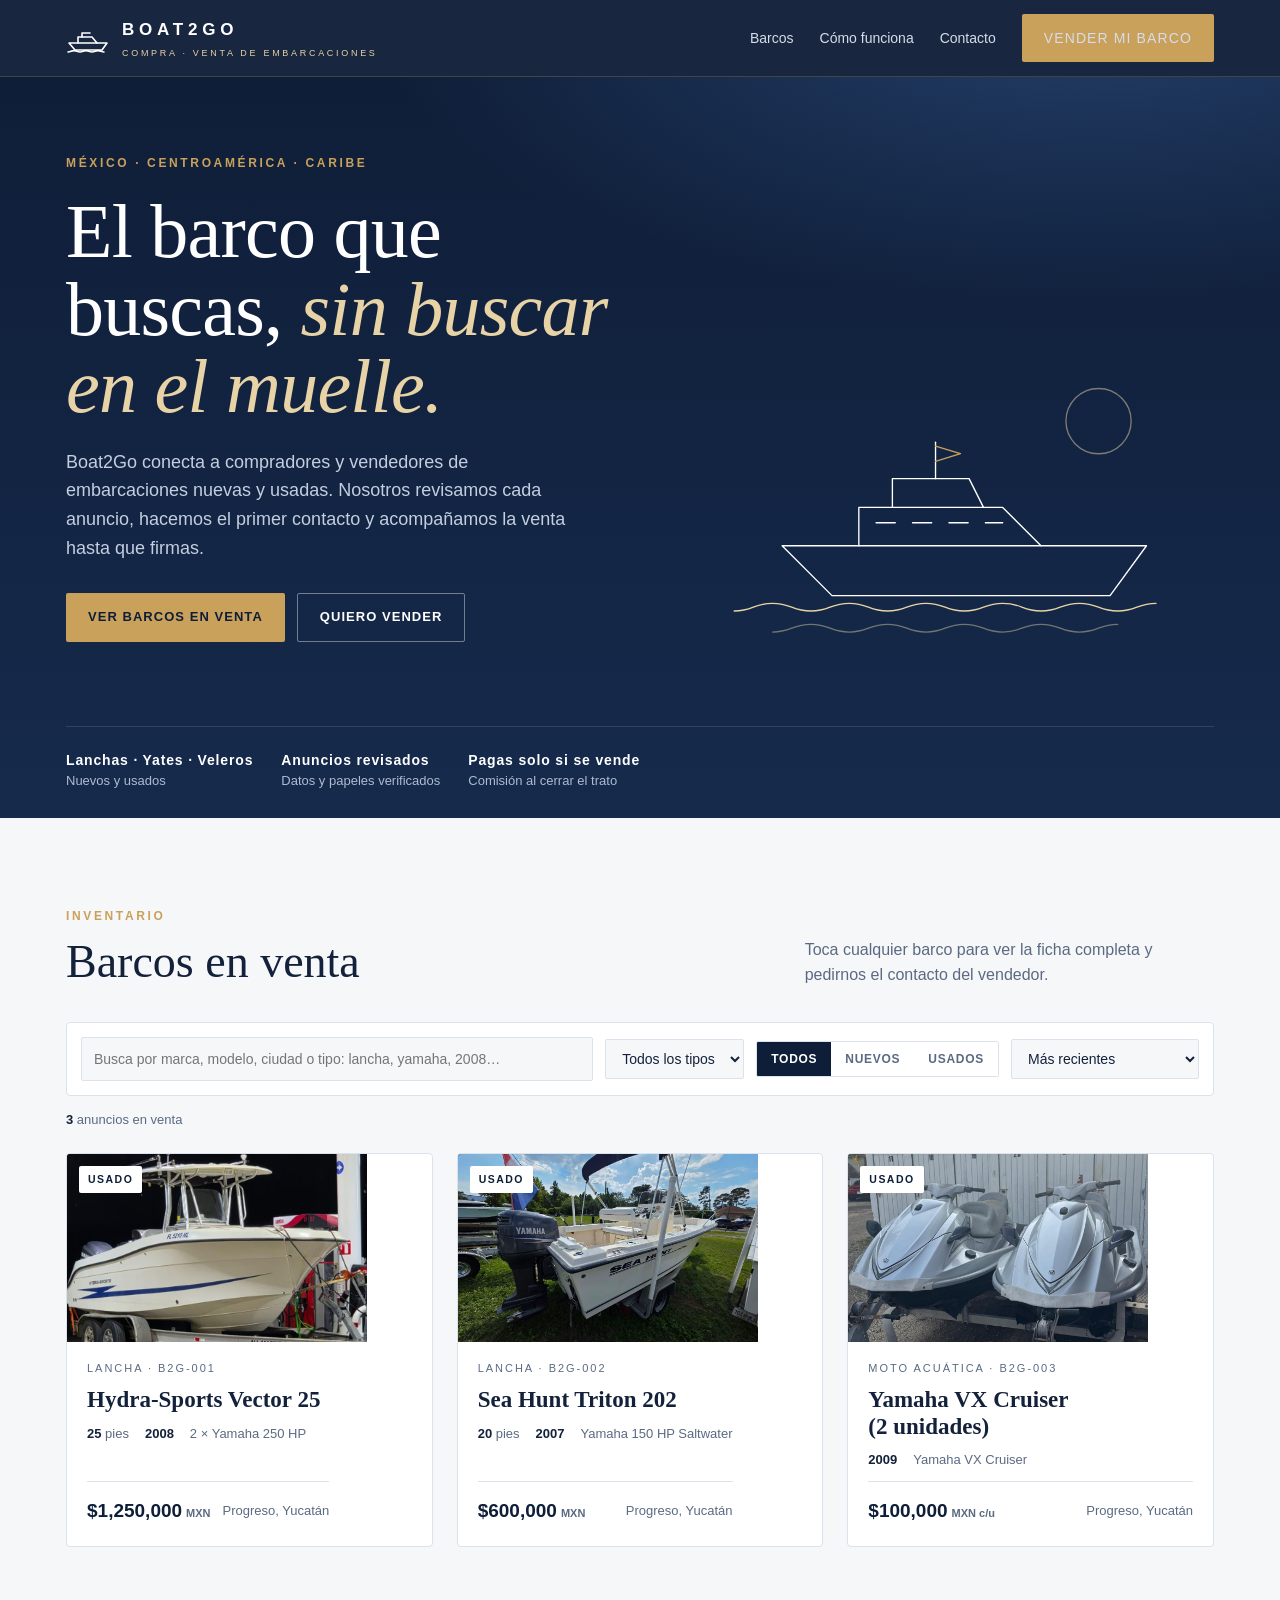
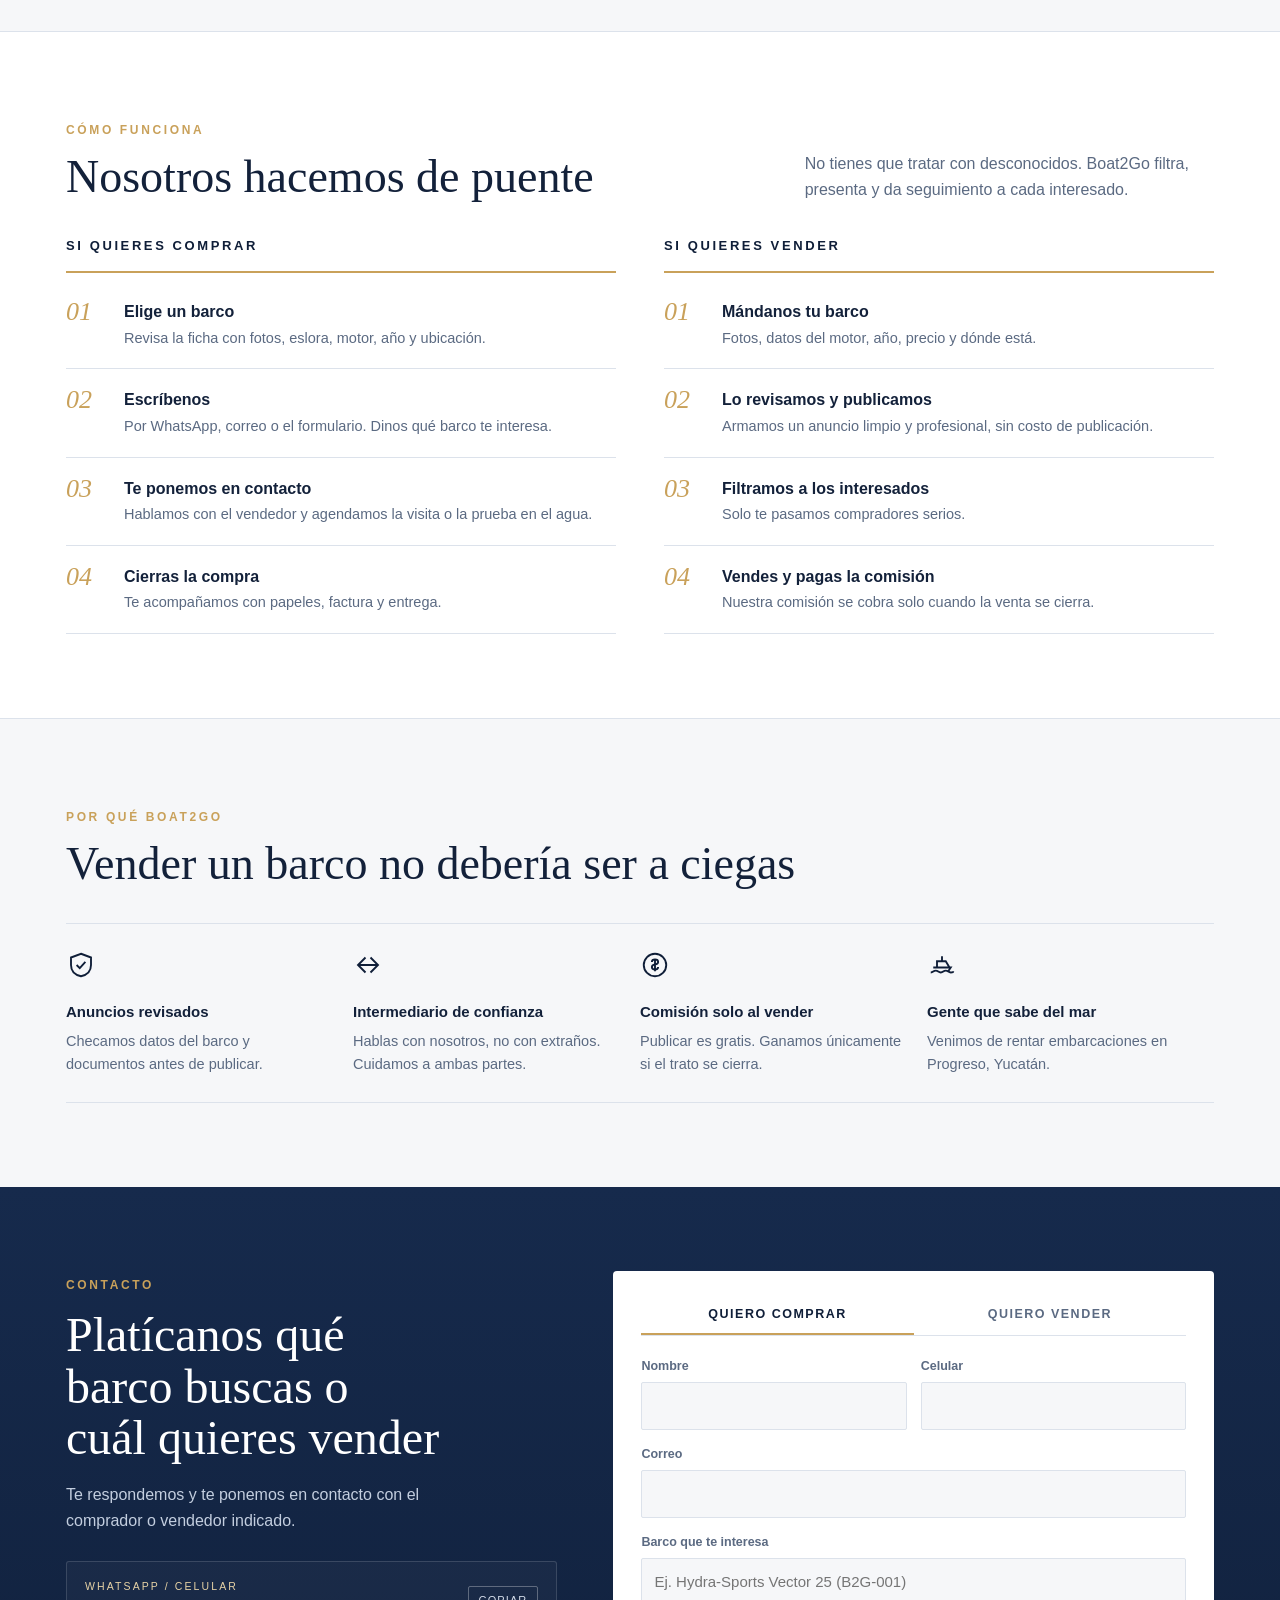
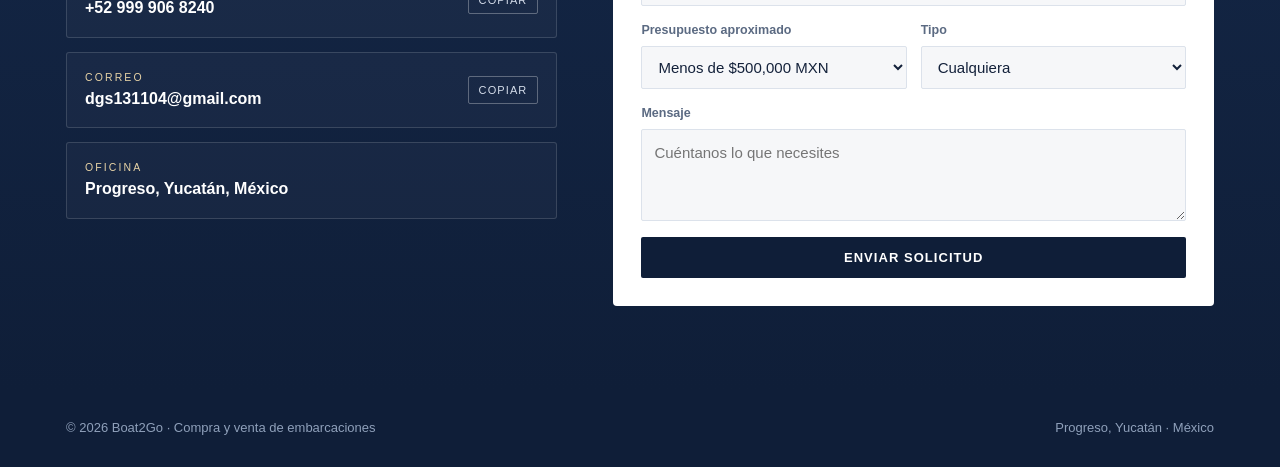
==== commit 7034f59c: "Rename index (2).html to index.html" ====
--- a/index.html
+++ b/index.html
@@ -4,7 +4,7 @@
   <meta charset="UTF-8">
   <meta name="viewport" content="width=device-width, initial-scale=1.0, viewport-fit=cover">
   <title>Boat2Go | Compra y venta de barcos en México</title>
-  <meta name="description" content="Compra y vende lanchas, yates, veleros y catamaranes nuevos y usados en México, Centroamérica y el Caribe. Boat2Go te pone en contacto con compradores y vendedores.">
+  <meta name="description" content="Compra y vende lanchas, yates, veleros y motos acuáticas nuevas y usadas en México. Boat2Go te pone en contacto con compradores y vendedores.">
   <meta name="theme-color" content="#0F1E38">
   <link rel="preconnect" href="https://fonts.googleapis.com">
 <link rel="preconnect" href="https://fonts.gstatic.com" crossorigin>
@@ -90,6 +90,13 @@
 .card:hover{transform:translateY(-3px);box-shadow:0 18px 40px -22px rgba(15,30,56,.45)}
 .card .pic{aspect-ratio:16/10;max-width:100%;position:relative;background:linear-gradient(180deg,#1B3157 0%,#0F1E38 100%);display:grid;place-items:center}
 .card .pic svg{width:72%;height:auto}
+.card .pic img,.m-pic img{position:absolute;inset:0;width:100%;height:100%;object-fit:cover}
+.chips{display:flex;flex-wrap:wrap;gap:8px}
+.chips span{font-size:13px;background:var(--sail);border:1px solid var(--line);padding:5px 10px;border-radius:2px}
+.m-sub{font-family:var(--f-brand);font-size:11px;letter-spacing:.16em;text-transform:uppercase;color:var(--muted);margin-bottom:8px}
+.m-acts{display:flex;gap:10px;flex-wrap:wrap}
+.btn-wa{background:#1F8F5F;color:#fff}.btn-wa:hover{background:#18744C}
+.price .note-p{display:block;font-size:12px;font-weight:500;color:var(--muted);letter-spacing:0}
 .tag{position:absolute;top:12px;font-family:var(--f-brand);font-size:10.5px;font-weight:600;letter-spacing:.14em;text-transform:uppercase;padding:5px 9px;border-radius:2px}
 .tag.cond{left:12px;background:var(--brass);color:var(--navy)}
 .tag.cond.used{background:#fff;color:var(--navy)}
@@ -153,16 +160,14 @@
 .done .acts{display:flex;gap:10px;flex-wrap:wrap}
 
 /* Modal */
-dialog{border:0;padding:0;border-radius:4px;max-width:min(760px,calc(100% - 32px));width:100%;background:var(--paper);color:var(--ink)}
+dialog{max-height:calc(100% - 32px);overflow:auto;border:0;padding:0;border-radius:4px;max-width:min(760px,calc(100% - 32px));width:100%;background:var(--paper);color:var(--ink)}
 dialog::backdrop{background:rgba(10,20,40,.6)}
-.m-pic{aspect-ratio:16/8;background:linear-gradient(180deg,#1B3157,#0F1E38);display:grid;place-items:center;position:relative}
+.m-pic{aspect-ratio:16/9;max-width:100%;background:linear-gradient(180deg,#1B3157,#0F1E38);display:grid;place-items:center;position:relative}
 .m-pic svg{width:55%}
 .m-body{padding:26px 28px 28px;display:grid;gap:16px}
 .m-body h3{font-family:var(--f-display);font-size:32px;font-weight:600;line-height:1.1}
-.m-specs{display:grid;grid-template-columns:repeat(4,minmax(0,1fr));border:1px solid var(--line);border-radius:3px}
-@media (max-width:560px){.m-specs{grid-template-columns:repeat(2,minmax(0,1fr))}}
-.m-specs div{padding:12px 14px;border-right:1px solid var(--line)}
-.m-specs div:last-child{border-right:0}
+.m-specs{display:grid;grid-template-columns:repeat(auto-fit,minmax(130px,1fr));border:1px solid var(--line);border-radius:3px}
+.m-specs div{padding:12px 14px;border-right:1px solid var(--line);border-bottom:1px solid var(--line);margin:0 -1px -1px 0}
 .m-specs small{display:block;font-family:var(--f-brand);font-size:10px;letter-spacing:.16em;text-transform:uppercase;color:var(--muted)}
 .m-specs b{font-variant-numeric:tabular-nums}
 .m-close{position:absolute;top:12px;right:12px;background:rgba(255,255,255,.12);color:#fff;border:1px solid rgba(255,255,255,.3);width:36px;height:36px;border-radius:50%;cursor:pointer;font-size:18px;line-height:1}
@@ -228,10 +233,10 @@
       <p>Toca cualquier barco para ver la ficha completa y pedirnos el contacto del vendedor.</p>
     </div>
     <div class="filters" role="search">
-      <input id="q" type="search" placeholder="Buscar por marca, modelo o ciudad" aria-label="Buscar">
+      <input id="q" type="search" placeholder="Busca por marca, modelo, ciudad o tipo: lancha, yamaha, 2008…" aria-label="Buscar">
       <select id="tipo" aria-label="Tipo de embarcación">
         <option value="">Todos los tipos</option>
-        <option>Lancha</option><option>Yate</option><option>Velero</option><option>Catamarán</option><option>Panga</option>
+        <option>Lancha</option><option>Yate</option><option>Velero</option><option>Catamarán</option><option>Panga</option><option>Moto acuática</option>
       </select>
       <div class="seg" role="group" aria-label="Condición">
         <button type="button" data-cond="" aria-pressed="true">Todos</button>
@@ -244,7 +249,7 @@
         <option value="desc">Precio: mayor a menor</option>
       </select>
     </div>
-    <p class="note"><b>Anuncios de ejemplo.</b> Muy pronto aquí van los barcos reales en venta.</p>
+    <p class="note" id="count"></p>
     <div class="grid" id="grid"></div>
   </div>
 </section>
@@ -311,10 +316,10 @@
         <label class="f">Nombre<input id="f-nombre" required autocomplete="name"></label>
         <label class="f">Celular<input id="f-tel" type="tel" required autocomplete="tel"></label>
         <label class="f full">Correo<input id="f-mail" type="email" autocomplete="email"></label>
-        <label class="f full" data-for="comprar">Barco que te interesa<input id="f-barco" placeholder="Ej. Yate Sport Cruiser 42 pies (B2G-002)"></label>
+        <label class="f full" data-for="comprar">Barco que te interesa<input id="f-barco" placeholder="Ej. Hydra-Sports Vector 25 (B2G-001)"></label>
         <label class="f" data-for="comprar">Presupuesto aproximado<select id="f-presu"><option>Menos de $500,000 MXN</option><option>$500,000 a $2,000,000 MXN</option><option>$2,000,000 a $5,000,000 MXN</option><option>Más de $5,000,000 MXN</option></select></label>
-        <label class="f" data-for="comprar">Tipo<select id="f-tipo-c"><option>Cualquiera</option><option>Lancha</option><option>Yate</option><option>Velero</option><option>Catamarán</option><option>Panga</option></select></label>
-        <label class="f" data-for="vender" hidden>Tipo de barco<select id="f-tipo-v"><option>Lancha</option><option>Yate</option><option>Velero</option><option>Catamarán</option><option>Panga</option></select></label>
+        <label class="f" data-for="comprar">Tipo<select id="f-tipo-c"><option>Cualquiera</option><option>Lancha</option><option>Yate</option><option>Velero</option><option>Catamarán</option><option>Panga</option><option>Moto acuática</option></select></label>
+        <label class="f" data-for="vender" hidden>Tipo de barco<select id="f-tipo-v"><option>Lancha</option><option>Yate</option><option>Velero</option><option>Catamarán</option><option>Panga</option><option>Moto acuática</option></select></label>
         <label class="f" data-for="vender" hidden>Eslora en pies<input id="f-eslora" inputmode="numeric" placeholder="Ej. 26"></label>
         <label class="f" data-for="vender" hidden>Año y motor<input id="f-motor" placeholder="Ej. 2018, Yamaha 150 HP"></label>
         <label class="f" data-for="vender" hidden>Precio que pides<input id="f-precio" placeholder="Ej. $450,000 MXN"></label>
@@ -342,7 +347,11 @@
     <div><div class="eyebrow" id="m-type"></div><h3 id="m-title"></h3></div>
     <div class="m-specs" id="m-specs"></div>
     <p id="m-desc" style="margin:0;color:var(--muted)"></p>
-    <div class="m-foot"><div class="price" id="m-price"></div><button class="btn btn-navy" type="button" id="m-cta">Me interesa este barco</button></div>
+    <div id="m-inc-wrap"><div class="m-sub">Incluye</div><div class="chips" id="m-inc"></div></div>
+    <div id="m-extra-wrap"><div class="m-sub">Extras opcionales</div><div class="chips" id="m-extra"></div></div>
+    <div class="m-foot"><div class="price" id="m-price"></div>
+      <div class="m-acts"><a class="btn btn-wa" id="m-wa" href="#" target="_blank" rel="noopener">WhatsApp</a><button class="btn btn-navy" type="button" id="m-cta">Me interesa</button></div>
+    </div>
   </div>
 </dialog>
 
@@ -351,20 +360,57 @@
 <script>
 /* ===== CONFIGURACIÓN: cambia aquí tus datos ===== */
 const CONTACTO = {
-  whatsapp: "",   // solo números con lada, ej. "529991234567"
-  telefono: "",   // como se muestra, ej. "+52 999 123 4567"
-  correo: ""      // ej. "ventas@boat2go.mx"
+  whatsapp: "5219999068240",     // solo números con lada
+  telefono: "+52 999 906 8240",  // como se muestra en la página
+  correo: "dgs131104@gmail.com"
 };
 
-/* ===== BARCOS: agrega o quita anuncios aquí ===== */
+/* ===== BARCOS: agrega o quita anuncios aquí =====
+   foto: guarda la imagen en la carpeta img con ese nombre exacto */
 const BARCOS = [
-  {ref:"B2G-001", nombre:"Lancha Tiburonera 26", tipo:"Panga", condicion:"Usado", anio:2019, eslora:26, motor:"Fuera de borda 150 HP", ubicacion:"Progreso, Yuc.", precio:420000, descripcion:"Lancha de fibra lista para pesca, con hielera, bimini y GPS. Motor con mantenimiento al día.", ejemplo:true},
-  {ref:"B2G-002", nombre:"Sport Cruiser 42", tipo:"Yate", condicion:"Usado", anio:2015, eslora:42, motor:"2 × 370 HP diésel", ubicacion:"Cancún, Q. Roo", precio:6900000, descripcion:"Dos camarotes, baño completo, cocineta y plataforma de baño. Ideal para paseos largos en el Caribe.", ejemplo:true},
-  {ref:"B2G-003", nombre:"Velero Crucero 36", tipo:"Velero", condicion:"Usado", anio:2008, eslora:36, motor:"Auxiliar diésel 30 HP", ubicacion:"Isla Mujeres, Q. Roo", precio:1850000, descripcion:"Velero de travesía con velas en buen estado, piloto automático y equipo de seguridad.", ejemplo:true},
-  {ref:"B2G-004", nombre:"Bowrider 23", tipo:"Lancha", condicion:"Nuevo", anio:2026, eslora:23, motor:"Fuera de borda 200 HP", ubicacion:"Mérida, Yuc.", precio:1290000, descripcion:"Lancha deportiva nueva para familia o esquí. Incluye remolque y garantía de agencia.", ejemplo:true},
-  {ref:"B2G-005", nombre:"Catamarán 40", tipo:"Catamarán", condicion:"Usado", anio:2017, eslora:40, motor:"2 × 45 HP diésel", ubicacion:"Puerto Morelos, Q. Roo", precio:7400000, descripcion:"Cuatro camarotes, amplio salón y redes de proa. Excelente para charter.", ejemplo:true},
-  {ref:"B2G-006", nombre:"Panga de pesca 23", tipo:"Panga", condicion:"Nuevo", anio:2026, eslora:23, motor:"Fuera de borda 115 HP", ubicacion:"Campeche, Camp.", precio:310000, descripcion:"Panga nueva reforzada para trabajo de pesca, con consola central.", ejemplo:true}
+  {
+    ref:"B2G-001", nombre:"Hydra-Sports Vector 25", marca:"Hydra-Sports", modelo:"Vector 25",
+    tipo:"Lancha", condicion:"Usado", anio:2008, eslora:25,
+    motor:"2 × Yamaha 250 HP", horas:"1,100 h aprox.", ubicacion:"Progreso, Yucatán",
+    precio:1250000,
+    descripcion:"Lancha de 25 pies con casco pensado para salir a mar abierto. Va muy bien para pesca deportiva, paseos y uso familiar. Trae dos motores Yamaha de 250 HP, 500 HP en total.",
+    incluye:["2 viveros","Baño a bordo","Portacañas","Cubierta amplia"],
+    foto:"[data-uri]",
+    catalogo:"https://wa.me/p/29136760579254929/5219999068240"
+  },
+  {
+    ref:"B2G-002", nombre:"Sea Hunt Triton 202", marca:"Sea Hunt", modelo:"Triton 202 Center Console",
+    tipo:"Lancha", condicion:"Usado", anio:2007, eslora:20,
+    motor:"Yamaha 150 HP Saltwater", horas:"Por confirmar", ubicacion:"Progreso, Yucatán",
+    precio:600000,
+    descripcion:"Lancha de consola central para pesca deportiva, salidas en familia y recreación. Cubierta amplia y equipo bien cuidado, en excelentes condiciones.",
+    incluye:["Remolque de aluminio","Bimini","Sistema de agua dulce","Consola central"],
+    foto:"[data-uri]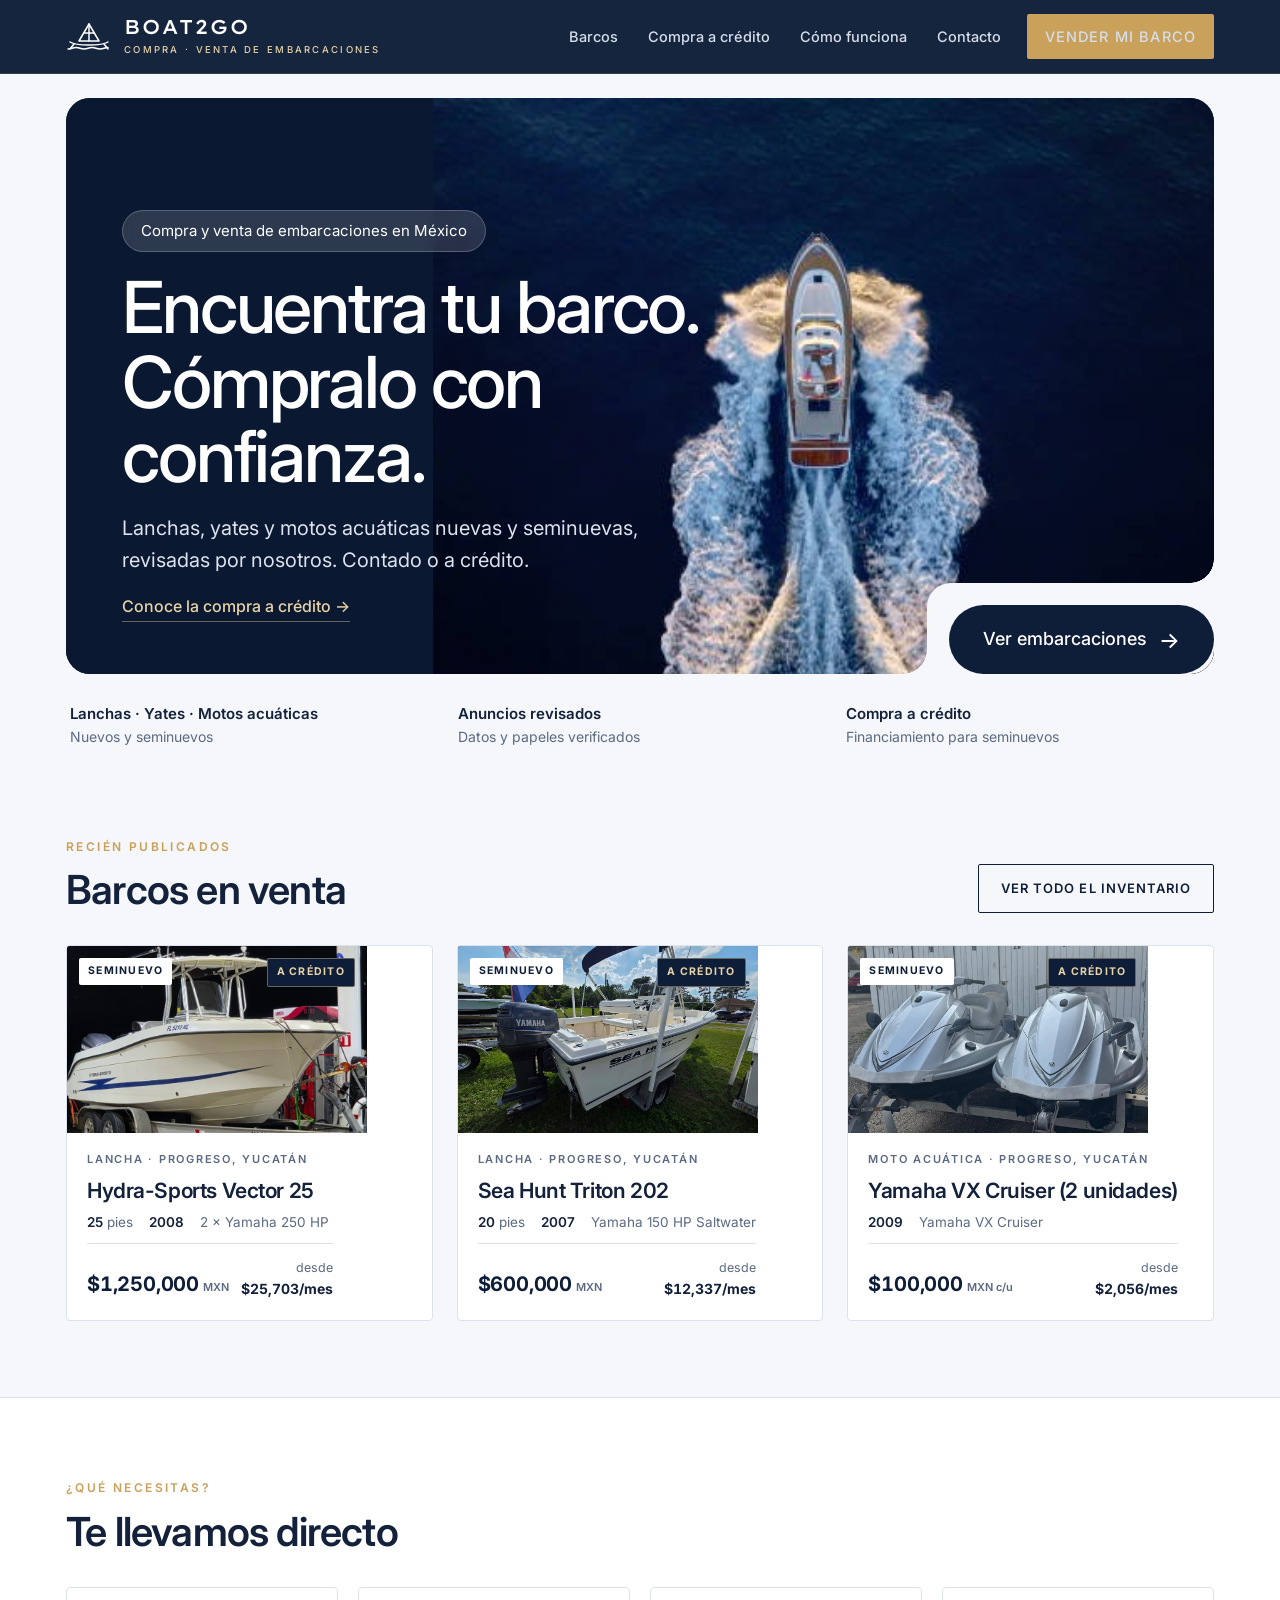
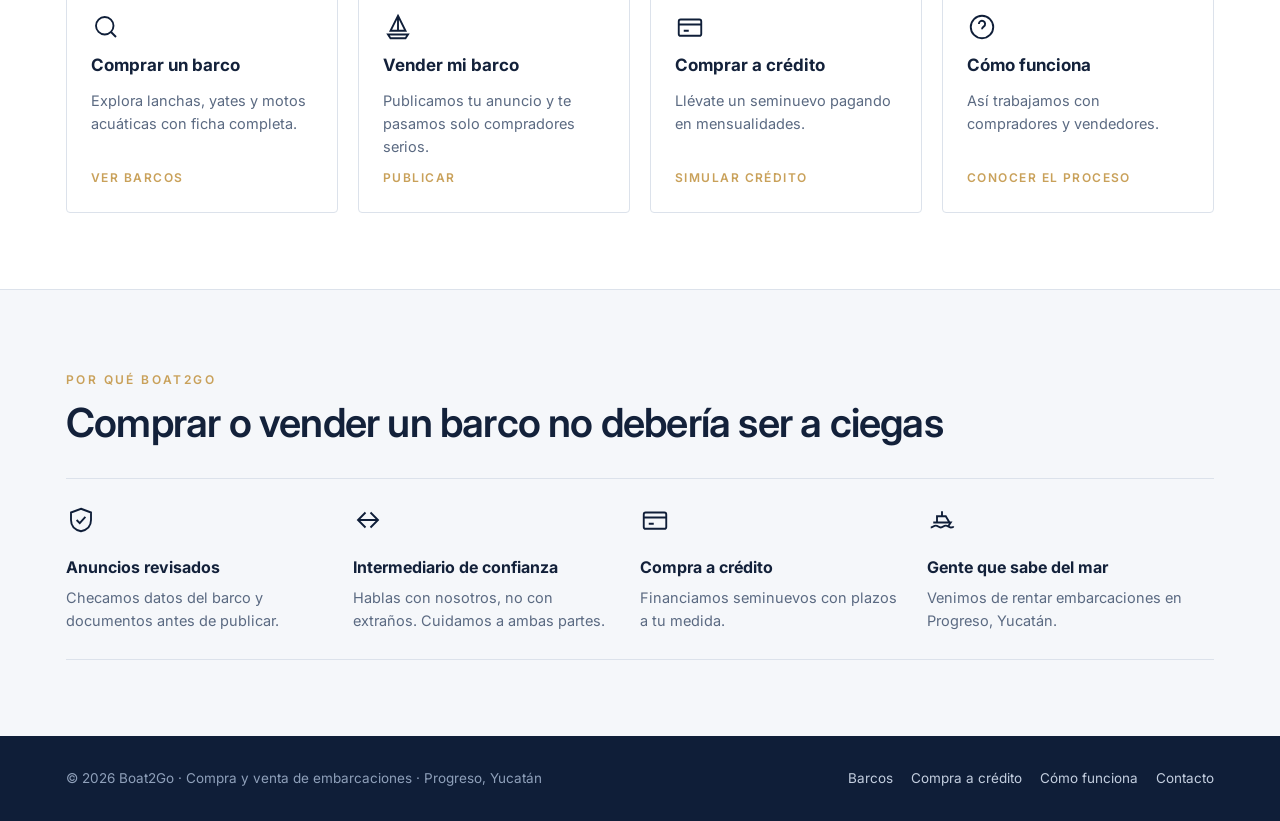
==== commit 0a592f70: "Rename index (1).html to index.html" ====
--- a/index.html
+++ b/index.html
@@ -4,82 +4,136 @@
   <meta charset="UTF-8">
   <meta name="viewport" content="width=device-width, initial-scale=1.0, viewport-fit=cover">
   <title>Boat2Go | Compra y venta de barcos en México</title>
-  <meta name="description" content="Compra y vende lanchas, yates, veleros y motos acuáticas nuevas y usadas en México. Boat2Go te pone en contacto con compradores y vendedores.">
+  <meta name="description" content="Compra y vende lanchas, yates y motos acuáticas nuevas y seminuevas en México. Compra a crédito y te ponemos en contacto con vendedores verificados.">
   <meta name="theme-color" content="#0F1E38">
   <link rel="preconnect" href="https://fonts.googleapis.com">
 <link rel="preconnect" href="https://fonts.gstatic.com" crossorigin>
-<link rel="stylesheet" href="https://fonts.googleapis.com/css2?family=Bodoni+Moda:ital,opsz,wght@0,6..96,500;0,6..96,600;1,6..96,500&family=Poppins:wght@500;600;700&family=Manrope:wght@400;500;600;700&display=swap">
+<link rel="stylesheet" href="https://fonts.googleapis.com/css2?family=Inter:wght@300;400;500;600;700&family=Lexend+Exa:wght@400;500&display=swap">
   <style>
-/* Layout: navy brand bands (header, hero, footer) framing light "sailcloth" sections; listings grid + filters as the core */
+/* Layout: one-page app with five views (inicio, barcos, crédito, cómo funciona, contacto); navy brand bands frame light content sections */
 :root{
   --navy:#0F1E38; --navy-2:#162A4C; --navy-3:#24406B;
   --brass:#C9A15A; --brass-soft:#E7D3A6;
-  --sail:#F6F7F9; --paper:#FFFFFF; --ink:#13213A; --muted:#5B6A82; --line:#DCE2EB;
-  --ok:#2F7D5B;
-  --f-display:"Bodoni Moda", "Didot", Georgia, serif;
-  --f-brand:"Poppins", "Helvetica Neue", Arial, sans-serif;
-  --f-body:"Manrope", "Helvetica Neue", Arial, sans-serif;
+  --sail:#F5F7FA; --paper:#FFFFFF; --ink:#13213A; --muted:#5B6A82; --line:#DCE2EB;
+  --wa:#1F8F5F;
+  --f:"Inter", "Helvetica Neue", Arial, sans-serif;
+  --f-mark:"Lexend Exa", "Inter", Arial, sans-serif;
   color-scheme: light;
 }
 *{box-sizing:border-box}
-html{scroll-behavior:smooth}
 body{margin:0}
 img{max-width:100%}
 [hidden]{display:none!important}
-body{background:var(--sail);color:var(--ink);font-family:var(--f-body);font-size:16px;line-height:1.6;-webkit-font-smoothing:antialiased}
+body{background:var(--sail);color:var(--ink);font-family:var(--f);font-size:16px;line-height:1.6;-webkit-font-smoothing:antialiased}
 a{color:inherit}
 .wrap{max-width:1180px;margin:0 auto;padding-left:max(16px,env(safe-area-inset-left,0px));padding-right:max(16px,env(safe-area-inset-right,0px))}
-h1,h2,h3{text-wrap:balance;margin:0}
-.eyebrow{font-family:var(--f-brand);font-size:12px;font-weight:600;letter-spacing:.22em;text-transform:uppercase;color:var(--brass)}
+h1,h2,h3{text-wrap:balance;margin:0;letter-spacing:-.02em}
+.eyebrow{font-size:12px;font-weight:600;letter-spacing:.2em;text-transform:uppercase;color:var(--brass)}
 :focus-visible{outline:2px solid var(--brass);outline-offset:3px}
 
 /* Header */
-header.top{position:sticky;top:env(safe-area-inset-top,0px);z-index:20;background:rgba(15,30,56,.96);backdrop-filter:blur(8px);border-bottom:1px solid rgba(201,161,90,.25)}
+header.top{position:sticky;top:env(safe-area-inset-top,0px);z-index:20;background:rgba(15,30,56,.97);backdrop-filter:blur(8px);border-bottom:1px solid rgba(201,161,90,.22)}
 .top .wrap{display:flex;align-items:center;justify-content:space-between;gap:16px;padding-block:14px}
-.logo{display:flex;align-items:center;gap:12px;text-decoration:none;color:#fff}
-.logo svg{width:44px;height:30px;flex:none}
-.logo b{display:block;font-family:var(--f-brand);font-weight:700;letter-spacing:.28em;font-size:17px}
-.logo small{display:block;font-family:var(--f-brand);font-size:9px;letter-spacing:.3em;color:var(--brass-soft);margin-top:2px}
-nav.links{display:flex;gap:26px;align-items:center}
-nav.links a{color:#D5DDEA;text-decoration:none;font-size:14px;font-weight:500}
+.logo{display:flex;align-items:center;gap:12px;text-decoration:none;color:#fff;flex:none}
+.logo svg{width:46px;height:30px;flex:none}
+.logo b{display:block;font-family:var(--f-mark);font-weight:500;letter-spacing:.1em;font-size:20px;line-height:1}
+.logo small{display:block;font-size:9.5px;font-weight:500;letter-spacing:.24em;color:var(--brass-soft);margin-top:5px}
+nav.links{display:flex;gap:6px;align-items:center}
+nav.links a{color:#D5DDEA;text-decoration:none;font-size:14.5px;font-weight:500;padding:8px 12px;border-radius:2px}
 nav.links a:hover{color:#fff}
-.btn{display:inline-flex;align-items:center;justify-content:center;gap:8px;border:0;cursor:pointer;font-family:var(--f-brand);font-weight:600;font-size:13px;letter-spacing:.08em;text-transform:uppercase;padding:13px 22px;border-radius:2px;text-decoration:none;transition:background .2s,color .2s}
+nav.links a[aria-current="page"]{color:#fff;box-shadow:inset 0 -2px 0 var(--brass)}
+.menu-btn{display:none;background:none;border:1px solid rgba(255,255,255,.3);color:#fff;border-radius:2px;padding:8px 10px;font:inherit;font-size:13px;cursor:pointer}
+.btn{display:inline-flex;align-items:center;justify-content:center;gap:8px;border:0;cursor:pointer;font-family:var(--f);font-weight:600;font-size:13px;letter-spacing:.08em;text-transform:uppercase;padding:13px 22px;border-radius:2px;text-decoration:none;transition:background .2s,color .2s,border-color .2s}
 .btn-brass{background:var(--brass);color:var(--navy)}
 .btn-brass:hover{background:var(--brass-soft)}
 .btn-ghost{background:transparent;color:#fff;border:1px solid rgba(255,255,255,.4)}
 .btn-ghost:hover{border-color:var(--brass);color:var(--brass-soft)}
 .btn-navy{background:var(--navy);color:#fff}
 .btn-navy:hover{background:var(--navy-3)}
-@media (max-width:820px){nav.links a:not(.btn){display:none}}
-
-/* Hero */
-.hero{background:radial-gradient(1200px 500px at 85% -10%, #24406B 0%, transparent 60%), linear-gradient(180deg,var(--navy) 0%, var(--navy-2) 100%);color:#fff;position:relative;overflow:hidden}
-.hero .wrap{padding-block:72px 0;display:grid;grid-template-columns:1.1fr .9fr;gap:40px;align-items:end}
-.hero h1{font-family:var(--f-display);font-weight:500;font-size:clamp(40px,6vw,76px);line-height:1.02;letter-spacing:-.01em;margin-top:18px}
-.hero h1 em{color:var(--brass-soft);font-style:italic}
-.hero p.lead{color:#C3CEDF;font-size:18px;max-width:52ch;margin:22px 0 30px}
-.hero-ctas{display:flex;gap:12px;flex-wrap:wrap}
-.hero-art{align-self:end;min-width:0}
-.hero-art svg{width:100%;height:auto;display:block}
-.chart-strip{display:flex;gap:28px;flex-wrap:wrap;padding:22px 0 26px;border-top:1px solid rgba(255,255,255,.12);margin-top:44px;grid-column:1/-1}
-.chart-strip div{font-size:13px;color:#AEBBD0}
-.chart-strip strong{display:block;font-family:var(--f-brand);color:#fff;font-size:14px;letter-spacing:.06em}
-@media (max-width:860px){.hero .wrap{grid-template-columns:1fr;padding-block:48px 0}.hero-art{display:none}}
-
-/* Section shells */
-section.block{padding-block:84px}
-.sec-head{display:flex;justify-content:space-between;align-items:end;gap:24px;flex-wrap:wrap;margin-bottom:34px}
-.sec-head h2{font-family:var(--f-display);font-weight:500;font-size:clamp(30px,4vw,46px);line-height:1.1;margin-top:10px}
-.sec-head p{color:var(--muted);max-width:46ch;margin:0}
+.btn-line{background:transparent;color:var(--navy);border:1px solid var(--navy)}
+.btn-line:hover{background:var(--navy);color:#fff}
+.btn-wa{background:var(--wa);color:#fff}.btn-wa:hover{background:#18744C}
+nav.links .btn{margin-left:8px;padding:11px 18px}
+@media (max-width:980px){
+  .menu-btn{display:block}
+  nav.links{position:absolute;left:0;right:0;top:100%;background:var(--navy);flex-direction:column;align-items:stretch;padding:8px max(16px,env(safe-area-inset-right,0px)) 16px max(16px,env(safe-area-inset-left,0px));border-bottom:1px solid rgba(201,161,90,.3);display:none}
+  nav.links.open{display:flex}
+  nav.links a{padding:12px 4px}
+  nav.links .btn{margin:8px 0 0}
+}
+
+/* Hero (inicio): rounded photo card with a notched CTA, after boat2go.mx */
+.hero{background:var(--sail)}
+.hero .wrap{padding-block:24px 0}
+.hero-card{position:relative;border-radius:24px;overflow:hidden;min-height:clamp(480px,64vh,660px);display:flex;align-items:flex-end;background:#0A1931;color:#fff}
+.hero-img{position:absolute;top:0;bottom:0;right:0;left:auto;width:68%;height:100%;object-fit:cover;object-position:center 40%}
+.hero-card::before{content:"";position:absolute;inset:0;background:linear-gradient(90deg,#0A1931 0%,#0A1931 32%,rgba(10,25,49,.55) 48%,rgba(10,25,49,0) 66%),linear-gradient(0deg,rgba(10,25,49,.55) 0%,rgba(10,25,49,0) 40%)}
+.hero-content{position:relative;padding:56px 56px 52px;max-width:760px;display:grid;gap:18px;justify-items:start}
+.pill{font-size:15px;padding:8px 18px;border-radius:999px;background:rgba(255,255,255,.14);border:1px solid rgba(255,255,255,.22);backdrop-filter:blur(6px)}
+.hero h1{font-weight:500;font-size:clamp(36px,5.6vw,72px);line-height:1.04;letter-spacing:-.03em}
+.hero p.lead{color:#DCE3EE;font-size:clamp(16px,1.6vw,20px);max-width:46ch;margin:0;font-weight:400}
+.hero-link{color:var(--brass-soft);text-decoration:none;font-weight:500;border-bottom:1px solid rgba(231,211,166,.4);padding-bottom:2px}
+.hero-link:hover{color:#fff;border-color:#fff}
+.hero-notch{position:absolute;right:0;bottom:0;background:var(--sail);padding:22px 0 0 22px;border-top-left-radius:24px}
+.hero-notch::before,.hero-notch::after{content:"";position:absolute;width:24px;height:24px;background:radial-gradient(circle at 0 0,transparent 23.5px,var(--sail) 24px)}
+.hero-notch::before{right:0;top:-24px}
+.hero-notch::after{left:-24px;bottom:0}
+.btn-pill{display:inline-flex;align-items:center;gap:12px;background:var(--navy);color:#fff;text-decoration:none;font-size:18px;font-weight:500;padding:20px 34px;border-radius:999px;transition:background .2s}
+.btn-pill:hover{background:var(--navy-3)}
+.btn-pill span{font-size:22px;line-height:1;transition:transform .2s}
+.btn-pill:hover span{transform:translateX(4px)}
+.strip{display:grid;grid-template-columns:repeat(3,minmax(0,1fr));gap:24px;padding:28px 4px 8px}
+.strip div{font-size:14px;color:var(--muted)}
+.strip strong{display:block;color:var(--ink);font-size:15px;font-weight:600}
+@media (max-width:760px){
+  .hero-card{min-height:560px;border-radius:18px}
+  .hero-img{width:100%;object-position:center 20%}
+  .hero-card::before{background:linear-gradient(0deg,#0A1931 0%,rgba(10,25,49,.85) 55%,rgba(10,25,49,.1) 100%)}
+  .hero-content{padding:28px 22px 108px}
+  .btn-pill{font-size:16px;padding:16px 24px}
+  .hero-notch{padding:14px 0 0 14px;border-top-left-radius:18px}
+  .strip{grid-template-columns:1fr;gap:14px}
+}
+
+/* Page header band (other views) */
+.page-head{background:linear-gradient(180deg,var(--navy),var(--navy-2));color:#fff}
+.page-head .wrap{padding-block:56px 48px;display:grid;gap:14px}
+.page-head h1{font-weight:600;font-size:clamp(34px,4.6vw,54px);line-height:1.08}
+.page-head p{color:#C3CEDF;font-size:18px;font-weight:300;max-width:60ch;margin:0}
+.page-head.photo{position:relative;overflow:hidden}
+.page-head.photo{background:#0C2349}
+.page-head.photo .ph-bg{position:absolute;top:0;bottom:0;right:0;left:auto;width:62%;height:100%;object-fit:cover;object-position:70% 50%}
+.page-head.photo::before{content:"";position:absolute;inset:0;background:linear-gradient(90deg,#0C2349 0%,#0C2349 38%,rgba(12,35,73,.5) 55%,rgba(12,35,73,0) 72%)}
+@media (max-width:760px){.page-head.photo .ph-bg{width:100%}.page-head.photo::before{background:rgba(12,35,73,.72)}}
+.page-head.photo .wrap{position:relative;padding-block:96px 84px}
+.page-head.photo p{color:#DCE3EE}
+
+/* Sections */
+section.block{padding-block:76px}
+section.block.white{background:var(--paper);border-block:1px solid var(--line)}
+.sec-head{display:flex;justify-content:space-between;align-items:end;gap:24px;flex-wrap:wrap;margin-bottom:32px}
+.sec-head h2{font-weight:600;font-size:clamp(28px,3.4vw,40px);line-height:1.12;margin-top:10px}
+.sec-head p{color:var(--muted);max-width:48ch;margin:0}
+
+/* Home shortcuts */
+.paths{display:grid;grid-template-columns:repeat(4,minmax(0,1fr));gap:20px}
+@media (max-width:980px){.paths{grid-template-columns:repeat(2,minmax(0,1fr))}}
+@media (max-width:520px){.paths{grid-template-columns:1fr}}
+.path{display:flex;flex-direction:column;gap:10px;padding:24px;background:var(--paper);border:1px solid var(--line);border-radius:4px;text-decoration:none;transition:border-color .2s,transform .2s}
+.path:hover{border-color:var(--brass);transform:translateY(-2px)}
+.path svg{width:30px;height:30px;stroke:var(--navy);fill:none;stroke-width:1.5}
+.path b{font-size:17px}
+.path span{color:var(--muted);font-size:14.5px}
+.path em{font-style:normal;font-size:12px;font-weight:600;letter-spacing:.12em;text-transform:uppercase;color:var(--brass);margin-top:auto}
 
 /* Filters */
 .filters{display:flex;gap:12px;flex-wrap:wrap;align-items:center;background:var(--paper);border:1px solid var(--line);padding:14px;border-radius:4px;margin-bottom:14px}
 .filters input,.filters select{font:inherit;font-size:14px;color:var(--ink);background:var(--sail);border:1px solid var(--line);border-radius:2px;padding:10px 12px;min-width:0}
-.filters input{flex:1 1 200px}
+.filters input{flex:1 1 240px}
 .seg{display:flex;border:1px solid var(--line);border-radius:2px;overflow:hidden}
-.seg button{font-family:var(--f-brand);font-size:12px;font-weight:600;letter-spacing:.06em;text-transform:uppercase;border:0;background:var(--paper);color:var(--muted);padding:10px 14px;cursor:pointer}
+.seg button{font:inherit;font-size:13px;font-weight:600;border:0;background:var(--paper);color:var(--muted);padding:10px 14px;cursor:pointer}
 .seg button[aria-pressed="true"]{background:var(--navy);color:#fff}
-.note{font-size:13px;color:var(--muted);margin:0 0 22px}
+.note{font-size:13.5px;color:var(--muted);margin:0 0 22px}
 .note b{color:var(--ink)}
 
 /* Cards */
@@ -88,94 +142,126 @@
 @media (max-width:620px){.grid{grid-template-columns:1fr}}
 .card{background:var(--paper);border:1px solid var(--line);border-radius:4px;overflow:hidden;display:flex;flex-direction:column;cursor:pointer;transition:transform .25s,box-shadow .25s;text-align:left;font:inherit;color:inherit;padding:0}
 .card:hover{transform:translateY(-3px);box-shadow:0 18px 40px -22px rgba(15,30,56,.45)}
-.card .pic{aspect-ratio:16/10;max-width:100%;position:relative;background:linear-gradient(180deg,#1B3157 0%,#0F1E38 100%);display:grid;place-items:center}
-.card .pic svg{width:72%;height:auto}
-.card .pic img,.m-pic img{position:absolute;inset:0;width:100%;height:100%;object-fit:cover}
-.chips{display:flex;flex-wrap:wrap;gap:8px}
-.chips span{font-size:13px;background:var(--sail);border:1px solid var(--line);padding:5px 10px;border-radius:2px}
-.m-sub{font-family:var(--f-brand);font-size:11px;letter-spacing:.16em;text-transform:uppercase;color:var(--muted);margin-bottom:8px}
-.m-acts{display:flex;gap:10px;flex-wrap:wrap}
-.btn-wa{background:#1F8F5F;color:#fff}.btn-wa:hover{background:#18744C}
-.price .note-p{display:block;font-size:12px;font-weight:500;color:var(--muted);letter-spacing:0}
-.tag{position:absolute;top:12px;font-family:var(--f-brand);font-size:10.5px;font-weight:600;letter-spacing:.14em;text-transform:uppercase;padding:5px 9px;border-radius:2px}
+.pic{aspect-ratio:16/10;max-width:100%;position:relative;background:linear-gradient(180deg,#1B3157 0%,#0F1E38 100%);display:grid;place-items:center;overflow:hidden}
+.pic svg{width:70%;height:auto}
+.pic img{position:absolute;inset:0;width:100%;height:100%;object-fit:cover}
+.tag{position:absolute;top:12px;font-size:10.5px;font-weight:700;letter-spacing:.12em;text-transform:uppercase;padding:5px 9px;border-radius:2px;z-index:1}
 .tag.cond{left:12px;background:var(--brass);color:var(--navy)}
 .tag.cond.used{background:#fff;color:var(--navy)}
-.tag.demo{right:12px;background:rgba(255,255,255,.12);color:#D5DDEA;border:1px solid rgba(255,255,255,.25)}
-.card .body{padding:18px 20px 20px;display:flex;flex-direction:column;gap:10px;flex:1}
-.card .type{font-family:var(--f-brand);font-size:11px;letter-spacing:.18em;text-transform:uppercase;color:var(--muted)}
-.card h3{font-family:var(--f-display);font-weight:600;font-size:23px;line-height:1.15}
-.specs{display:flex;flex-wrap:wrap;gap:6px 16px;font-size:13px;color:var(--muted)}
-.specs span b{color:var(--ink);font-weight:600}
-.card .foot{display:flex;justify-content:space-between;align-items:center;gap:12px;margin-top:auto;padding-top:14px;border-top:1px solid var(--line)}
-.price{font-family:var(--f-brand);font-weight:700;font-size:19px;font-variant-numeric:tabular-nums;color:var(--navy)}
-.price small{font-size:11px;font-weight:600;color:var(--muted);margin-left:4px}
+.tag.cred{right:12px;background:var(--navy);color:var(--brass-soft);border:1px solid rgba(231,211,166,.4)}
+.card .body{padding:18px 20px 20px;display:flex;flex-direction:column;gap:9px;flex:1}
+.card .type{font-size:11px;font-weight:600;letter-spacing:.16em;text-transform:uppercase;color:var(--muted)}
+.card h3{font-weight:600;font-size:21px;line-height:1.2}
+.specs{display:flex;flex-wrap:wrap;gap:6px 16px;font-size:13.5px;color:var(--muted)}
+.specs b{color:var(--ink);font-weight:600}
+.card .foot{display:flex;justify-content:space-between;align-items:end;gap:12px;margin-top:auto;padding-top:14px;border-top:1px solid var(--line)}
+.price{font-weight:700;font-size:20px;font-variant-numeric:tabular-nums;color:var(--navy);letter-spacing:-.01em}
+.price small{font-size:11px;font-weight:600;color:var(--muted);margin-left:4px;letter-spacing:0}
+.price .note-p{display:block;font-size:12px;font-weight:500;color:var(--muted);letter-spacing:0}
+.monthly{font-size:12.5px;color:var(--muted);text-align:right}
+.monthly b{display:block;color:var(--ink);font-size:14px;font-variant-numeric:tabular-nums}
 .loc{font-size:13px;color:var(--muted)}
 .empty{grid-column:1/-1;text-align:center;padding:48px 16px;color:var(--muted);border:1px dashed var(--line);border-radius:4px;background:var(--paper)}
 
-/* How it works */
-.how{background:var(--paper);border-block:1px solid var(--line)}
-.how-cols{display:grid;grid-template-columns:1fr 1fr;gap:48px}
-@media (max-width:820px){.how-cols{grid-template-columns:1fr}}
-.how-col h3{font-family:var(--f-brand);font-size:13px;letter-spacing:.2em;text-transform:uppercase;color:var(--navy);padding-bottom:14px;border-bottom:2px solid var(--brass);margin-bottom:8px}
+/* Steps & lists */
+.two{display:grid;grid-template-columns:1fr 1fr;gap:48px}
+@media (max-width:820px){.two{grid-template-columns:1fr}}
+.col-title{font-size:13px;font-weight:700;letter-spacing:.18em;text-transform:uppercase;color:var(--navy);padding-bottom:14px;border-bottom:2px solid var(--brass);margin-bottom:6px}
 .steps{list-style:none;margin:0;padding:0;counter-reset:s}
 .steps li{counter-increment:s;display:grid;grid-template-columns:44px 1fr;gap:14px;padding:18px 0;border-bottom:1px solid var(--line)}
-.steps li::before{content:counter(s,decimal-leading-zero);font-family:var(--f-display);font-size:26px;font-style:italic;color:var(--brass);line-height:1}
+.steps li::before{content:counter(s,decimal-leading-zero);font-size:22px;font-weight:300;color:var(--brass);line-height:1.1;font-variant-numeric:tabular-nums}
 .steps b{display:block;font-size:16px}
 .steps span{color:var(--muted);font-size:14.5px}
-
-/* Why */
-.why{display:grid;grid-template-columns:repeat(4,minmax(0,1fr));gap:0;border-top:1px solid var(--line)}
-@media (max-width:900px){.why{grid-template-columns:repeat(2,minmax(0,1fr))}}
-@media (max-width:520px){.why{grid-template-columns:1fr}}
-.why div{padding:26px 22px 26px 0;border-bottom:1px solid var(--line)}
-.why svg{width:30px;height:30px;stroke:var(--navy);fill:none;stroke-width:1.5;margin-bottom:12px}
-.why b{display:block;font-family:var(--f-brand);font-size:15px;margin-bottom:6px}
-.why p{margin:0;color:var(--muted);font-size:14.5px}
+.feats{display:grid;grid-template-columns:repeat(4,minmax(0,1fr));border-top:1px solid var(--line)}
+.feats.three{grid-template-columns:repeat(3,minmax(0,1fr))}
+@media (max-width:900px){.feats,.feats.three{grid-template-columns:repeat(2,minmax(0,1fr))}}
+@media (max-width:520px){.feats,.feats.three{grid-template-columns:1fr}}
+.feats div{padding:26px 22px 26px 0;border-bottom:1px solid var(--line)}
+.feats svg{width:30px;height:30px;stroke:var(--navy);fill:none;stroke-width:1.5;margin-bottom:12px}
+.feats b{display:block;font-size:16px;margin-bottom:6px}
+.feats p{margin:0;color:var(--muted);font-size:14.5px}
+.checks{list-style:none;padding:0;margin:0;display:grid;gap:12px}
+.checks li{display:grid;grid-template-columns:22px 1fr;gap:10px;font-size:15px}
+.checks li::before{content:"";width:18px;height:18px;margin-top:3px;border:1.5px solid var(--brass);border-radius:50%;background:radial-gradient(circle,var(--brass) 0 3px,transparent 4px)}
+.faq details{border-bottom:1px solid var(--line);padding:18px 0}
+.faq summary{font-weight:600;cursor:pointer;list-style:none;display:flex;justify-content:space-between;gap:16px}
+.faq summary::after{content:"+";color:var(--brass);font-size:22px;line-height:1;font-weight:300}
+.faq details[open] summary::after{content:"–"}
+.faq p{color:var(--muted);margin:10px 0 0;max-width:70ch}
+.cta-band{background:var(--navy);color:#fff;border-radius:4px;padding:36px;display:flex;justify-content:space-between;align-items:center;gap:24px;flex-wrap:wrap}
+.cta-band h3{font-size:24px;font-weight:600}
+.cta-band p{margin:6px 0 0;color:#C3CEDF;font-weight:300}
+
+/* Credit simulator */
+.sim{display:grid;grid-template-columns:1.1fr .9fr;background:var(--paper);border:1px solid var(--line);border-radius:4px;overflow:hidden}
+@media (max-width:860px){.sim{grid-template-columns:1fr}}
+.sim-in{padding:28px;display:grid;gap:22px;min-width:0}
+.sim-out{background:var(--navy);color:#fff;padding:28px;display:flex;flex-direction:column;gap:18px}
+.field{display:grid;gap:8px}
+.field > span{font-size:13px;font-weight:600;color:var(--muted);display:flex;justify-content:space-between;gap:12px}
+.field > span b{color:var(--ink);font-variant-numeric:tabular-nums}
+.field select,.field input[type="text"]{font:inherit;font-size:15px;color:var(--ink);background:var(--sail);border:1px solid var(--line);border-radius:2px;padding:11px 12px;width:100%;min-width:0}
+input[type="range"]{width:100%;accent-color:var(--navy)}
+.chips-sel{display:flex;flex-wrap:wrap;gap:8px}
+.chips-sel button{font:inherit;font-size:14px;font-weight:600;border:1px solid var(--line);background:var(--sail);color:var(--ink);padding:9px 14px;border-radius:2px;cursor:pointer;font-variant-numeric:tabular-nums}
+.chips-sel button[aria-pressed="true"]{background:var(--navy);border-color:var(--navy);color:#fff}
+.sim-out small{font-size:11px;font-weight:600;letter-spacing:.18em;text-transform:uppercase;color:var(--brass-soft)}
+.big{font-size:clamp(36px,5vw,48px);font-weight:600;letter-spacing:-.02em;font-variant-numeric:tabular-nums;line-height:1}
+.big span{font-size:16px;font-weight:400;color:#AEBBD0;margin-left:6px;letter-spacing:0}
+.rows{display:grid;gap:0;border-top:1px solid rgba(255,255,255,.15)}
+.rows div{display:flex;justify-content:space-between;gap:12px;padding:11px 0;border-bottom:1px solid rgba(255,255,255,.12);font-size:14.5px;color:#C3CEDF}
+.rows b{color:#fff;font-variant-numeric:tabular-nums}
+.disc{font-size:12.5px;color:#8FA0BA;margin:0}
 
 /* Contact */
-.contact{background:linear-gradient(180deg,var(--navy-2),var(--navy));color:#fff}
-.contact .wrap{display:grid;grid-template-columns:.9fr 1.1fr;gap:56px}
-@media (max-width:900px){.contact .wrap{grid-template-columns:1fr;gap:36px}}
-.contact h2{font-family:var(--f-display);font-weight:500;font-size:clamp(32px,4vw,48px);line-height:1.08;margin:12px 0 18px}
-.contact p{color:#C3CEDF;margin:0 0 28px;max-width:44ch}
+.contact-grid{display:grid;grid-template-columns:.85fr 1.15fr;gap:48px}
+@media (max-width:900px){.contact-grid{grid-template-columns:1fr;gap:32px}}
 .direct{display:grid;gap:14px}
-.direct .row{display:flex;justify-content:space-between;align-items:center;gap:12px;padding:16px 18px;border:1px solid rgba(255,255,255,.14);border-radius:3px;background:rgba(255,255,255,.03)}
-.direct small{display:block;font-family:var(--f-brand);font-size:10.5px;letter-spacing:.2em;text-transform:uppercase;color:var(--brass-soft)}
+.direct .row{display:flex;justify-content:space-between;align-items:center;gap:12px;padding:16px 18px;border:1px solid var(--line);border-radius:3px;background:var(--paper)}
+.direct small{display:block;font-size:10.5px;font-weight:700;letter-spacing:.18em;text-transform:uppercase;color:var(--brass)}
 .direct span.val{font-size:16px;font-weight:600;user-select:all;overflow-wrap:anywhere}
-.direct span.val.pending{color:#8FA0BA;font-weight:500;font-style:italic}
-.copy{font-family:var(--f-brand);font-size:11px;letter-spacing:.1em;text-transform:uppercase;background:transparent;color:#D5DDEA;border:1px solid rgba(255,255,255,.3);padding:7px 10px;border-radius:2px;cursor:pointer;flex:none}
-.copy:hover{border-color:var(--brass);color:var(--brass-soft)}
-form.lead{background:var(--paper);color:var(--ink);border-radius:4px;padding:28px;display:grid;gap:16px;min-width:0}
-.tabs{display:flex;gap:0;border-bottom:1px solid var(--line);margin:-4px 0 4px}
-.tabs button{flex:1;font-family:var(--f-brand);font-size:12.5px;font-weight:600;letter-spacing:.12em;text-transform:uppercase;background:none;border:0;border-bottom:2px solid transparent;padding:12px 6px;color:var(--muted);cursor:pointer}
+.copy{font:inherit;font-size:11px;font-weight:600;letter-spacing:.1em;text-transform:uppercase;background:transparent;color:var(--navy);border:1px solid var(--line);padding:7px 10px;border-radius:2px;cursor:pointer;flex:none}
+.copy:hover{border-color:var(--brass)}
+form.lead{background:var(--paper);border:1px solid var(--line);border-radius:4px;padding:28px;display:grid;gap:16px;min-width:0}
+.tabs{display:flex;border-bottom:1px solid var(--line);margin:-4px 0 4px}
+.tabs button{flex:1;font:inherit;font-size:13px;font-weight:600;letter-spacing:.06em;text-transform:uppercase;background:none;border:0;border-bottom:2px solid transparent;padding:12px 4px;color:var(--muted);cursor:pointer}
 .tabs button[aria-selected="true"]{color:var(--navy);border-bottom-color:var(--brass)}
 .fields{display:grid;grid-template-columns:1fr 1fr;gap:14px}
 @media (max-width:560px){.fields{grid-template-columns:1fr}}
 .fields .full{grid-column:1/-1}
 label.f{display:grid;gap:6px;font-size:12.5px;font-weight:600;color:var(--muted)}
-label.f input,label.f select,label.f textarea{font:inherit;font-size:15px;font-weight:500;color:var(--ink);background:var(--sail);border:1px solid var(--line);border-radius:2px;padding:11px 12px;min-width:0;width:100%}
+label.f input,label.f select,label.f textarea{font:inherit;font-size:15px;color:var(--ink);background:var(--sail);border:1px solid var(--line);border-radius:2px;padding:11px 12px;min-width:0;width:100%}
 label.f textarea{min-height:92px;resize:vertical}
 .done{border:1px solid var(--line);background:var(--sail);border-radius:3px;padding:16px;display:grid;gap:10px;font-size:14px}
-.done pre{white-space:pre-wrap;margin:0;font-family:var(--f-body);font-size:13.5px;color:var(--ink);background:var(--paper);border:1px solid var(--line);padding:12px;border-radius:2px;max-height:200px;overflow:auto}
+.done pre{white-space:pre-wrap;margin:0;font-family:var(--f);font-size:13.5px;background:var(--paper);border:1px solid var(--line);padding:12px;border-radius:2px;max-height:200px;overflow:auto}
 .done .acts{display:flex;gap:10px;flex-wrap:wrap}
 
 /* Modal */
-dialog{max-height:calc(100% - 32px);overflow:auto;border:0;padding:0;border-radius:4px;max-width:min(760px,calc(100% - 32px));width:100%;background:var(--paper);color:var(--ink)}
+dialog{border:0;padding:0;border-radius:4px;max-width:min(780px,calc(100% - 32px));width:100%;max-height:calc(100% - 32px);overflow:auto;background:var(--paper);color:var(--ink)}
 dialog::backdrop{background:rgba(10,20,40,.6)}
-.m-pic{aspect-ratio:16/9;max-width:100%;background:linear-gradient(180deg,#1B3157,#0F1E38);display:grid;place-items:center;position:relative}
+.m-pic{aspect-ratio:16/9}
 .m-pic svg{width:55%}
+.m-close{position:absolute;top:12px;right:12px;z-index:2;background:rgba(15,30,56,.6);color:#fff;border:1px solid rgba(255,255,255,.4);width:36px;height:36px;border-radius:50%;cursor:pointer;font-size:18px;line-height:1}
 .m-body{padding:26px 28px 28px;display:grid;gap:16px}
-.m-body h3{font-family:var(--f-display);font-size:32px;font-weight:600;line-height:1.1}
-.m-specs{display:grid;grid-template-columns:repeat(auto-fit,minmax(130px,1fr));border:1px solid var(--line);border-radius:3px}
+.m-body h3{font-size:30px;font-weight:600;line-height:1.1}
+.m-sub{font-size:11px;font-weight:700;letter-spacing:.16em;text-transform:uppercase;color:var(--muted);margin-bottom:8px}
+.m-specs{display:grid;grid-template-columns:repeat(auto-fit,minmax(130px,1fr));border:1px solid var(--line);border-radius:3px;overflow:hidden}
 .m-specs div{padding:12px 14px;border-right:1px solid var(--line);border-bottom:1px solid var(--line);margin:0 -1px -1px 0}
-.m-specs small{display:block;font-family:var(--f-brand);font-size:10px;letter-spacing:.16em;text-transform:uppercase;color:var(--muted)}
-.m-specs b{font-variant-numeric:tabular-nums}
-.m-close{position:absolute;top:12px;right:12px;background:rgba(255,255,255,.12);color:#fff;border:1px solid rgba(255,255,255,.3);width:36px;height:36px;border-radius:50%;cursor:pointer;font-size:18px;line-height:1}
-.m-foot{display:flex;justify-content:space-between;align-items:center;gap:14px;flex-wrap:wrap}
-
-footer{background:var(--navy);color:#8FA0BA;font-size:13px}
-footer .wrap{display:flex;justify-content:space-between;gap:16px;flex-wrap:wrap;padding-block:28px}
+.m-specs small{display:block;font-size:10px;font-weight:700;letter-spacing:.14em;text-transform:uppercase;color:var(--muted)}
+.m-specs b{font-variant-numeric:tabular-nums;font-weight:600}
+.chips{display:flex;flex-wrap:wrap;gap:8px}
+.chips span{font-size:13px;background:var(--sail);border:1px solid var(--line);padding:5px 10px;border-radius:2px}
+.m-foot{display:flex;justify-content:space-between;align-items:center;gap:14px;flex-wrap:wrap;padding-top:6px;border-top:1px solid var(--line)}
+.m-acts{display:flex;gap:10px;flex-wrap:wrap}
+
+footer{background:var(--navy);color:#8FA0BA;font-size:13.5px}
+footer .wrap{display:flex;justify-content:space-between;gap:20px;flex-wrap:wrap;padding-block:32px}
+footer nav{display:flex;gap:18px;flex-wrap:wrap}
+footer a{text-decoration:none;color:#C3CEDF}
+footer a:hover{color:#fff}
 .toast{position:fixed;left:50%;bottom:calc(20px + env(safe-area-inset-bottom,0px));transform:translateX(-50%);background:var(--navy);color:#fff;padding:10px 16px;border-radius:3px;font-size:14px;border:1px solid var(--brass);z-index:50}
+@media (max-width:440px){.logo small{font-size:8px;letter-spacing:.14em}.logo b{font-size:17px}.logo svg{width:38px}}
+#simulador{scroll-margin-top:80px}
 @media (prefers-reduced-motion:reduce){*{transition:none!important;animation:none!important}}
 </style>
 </head>
@@ -183,174 +269,333 @@
 <header class="top">
   <div class="wrap">
     <a class="logo" href="#inicio" aria-label="Boat2Go inicio">
-      <svg viewBox="0 0 44 30" fill="none" stroke="#fff" stroke-width="1.6" stroke-linecap="round" stroke-linejoin="round" aria-hidden="true"><path d="M3 20h38l-5 7H9z"/><path d="M12 20v-6h14l5 6"/><path d="M16 14v-4h8"/><path d="M2 29c3 0 3-1.4 6-1.4S11 29 14 29s3-1.4 6-1.4S23 29 26 29s3-1.4 6-1.4S35 29 38 29"/></svg>
+      <svg viewBox="0 0 46 30" fill="none" stroke="#fff" stroke-width="1.5" stroke-linecap="round" stroke-linejoin="round" aria-hidden="true"><path d="M23 2L13 19h20z"/><path d="M23 2v17M18 11h10"/><path d="M4 20c6 4 32 4 38 0"/><path d="M8 22l-4 5M38 22l4 5"/><path d="M2 27c4 0 4-1.5 8-1.5S14 27 18 27s4-1.5 8-1.5 4 1.5 8 1.5 4-1.5 8-1.5"/></svg>
       <span><b>BOAT2GO</b><small>COMPRA · VENTA DE EMBARCACIONES</small></span>
     </a>
-    <nav class="links">
-      <a href="#barcos">Barcos</a>
-      <a href="#como-funciona">Cómo funciona</a>
-      <a href="#contacto">Contacto</a>
-      <a class="btn btn-brass" href="#contacto" data-goto="vender">Vender mi barco</a>
+    <button class="menu-btn" type="button" id="menu-btn" aria-expanded="false" aria-controls="nav">Menú</button>
+    <nav class="links" id="nav">
+      <a href="#barcos" data-nav="barcos">Barcos</a>
+      <a href="#credito" data-nav="credito">Compra a crédito</a>
+      <a href="#como-funciona" data-nav="como-funciona">Cómo funciona</a>
+      <a href="#contacto" data-nav="contacto">Contacto</a>
+      <a class="btn btn-brass" href="#contacto" data-mode-link="vender">Vender mi barco</a>
     </nav>
   </div>
 </header>
 
-<section class="hero" id="inicio">
-  <div class="wrap">
-    <div>
-      <span class="eyebrow">México · Centroamérica · Caribe</span>
-      <h1>El barco que buscas, <em>sin buscar en el muelle.</em></h1>
-      <p class="lead">Boat2Go conecta a compradores y vendedores de embarcaciones nuevas y usadas. Nosotros revisamos cada anuncio, hacemos el primer contacto y acompañamos la venta hasta que firmas.</p>
-      <div class="hero-ctas">
-        <a class="btn btn-brass" href="#barcos">Ver barcos en venta</a>
-        <a class="btn btn-ghost" href="#contacto" data-goto="vender">Quiero vender</a>
-      </div>
-    </div>
-    <div class="hero-art" aria-hidden="true">
-      <svg viewBox="0 0 520 300" fill="none" stroke="#E7D3A6" stroke-width="1.4" stroke-linecap="round" stroke-linejoin="round">
-        <circle cx="400" cy="70" r="34" stroke="rgba(231,211,166,.5)"/>
-        <path d="M70 200h380l-38 52H122z" stroke="#fff"/>
-        <path d="M150 200v-40h150l40 40" stroke="#fff"/>
-        <path d="M185 160v-30h80l15 30" stroke="#fff"/>
-        <path d="M168 176h20M206 176h20M244 176h20M282 176h18" stroke="#fff"/>
-        <path d="M230 130V92" stroke="#fff"/><path d="M230 96l26 8-26 8" stroke="#C9A15A"/>
-        <path d="M20 268c20 0 20-8 40-8s20 8 40 8 20-8 40-8 20 8 40 8 20-8 40-8 20 8 40 8 20-8 40-8 20 8 40 8 20-8 40-8 20 8 40 8 20-8 40-8"/>
-        <path d="M60 290c20 0 20-8 40-8s20 8 40 8 20-8 40-8 20 8 40 8 20-8 40-8 20 8 40 8 20-8 40-8 20 8 40 8 20-8 40-8" stroke="rgba(231,211,166,.45)"/>
-      </svg>
-    </div>
-    <div class="chart-strip">
-      <div><strong>Lanchas · Yates · Veleros</strong>Nuevos y usados</div>
-      <div><strong>Anuncios revisados</strong>Datos y papeles verificados</div>
-      <div><strong>Pagas solo si se vende</strong>Comisión al cerrar el trato</div>
-    </div>
-  </div>
-</section>
-
-<section class="block" id="barcos">
-  <div class="wrap">
-    <div class="sec-head">
-      <div><span class="eyebrow">Inventario</span><h2>Barcos en venta</h2></div>
-      <p>Toca cualquier barco para ver la ficha completa y pedirnos el contacto del vendedor.</p>
-    </div>
-    <div class="filters" role="search">
-      <input id="q" type="search" placeholder="Busca por marca, modelo, ciudad o tipo: lancha, yamaha, 2008…" aria-label="Buscar">
-      <select id="tipo" aria-label="Tipo de embarcación">
-        <option value="">Todos los tipos</option>
-        <option>Lancha</option><option>Yate</option><option>Velero</option><option>Catamarán</option><option>Panga</option><option>Moto acuática</option>
-      </select>
-      <div class="seg" role="group" aria-label="Condición">
-        <button type="button" data-cond="" aria-pressed="true">Todos</button>
-        <button type="button" data-cond="Nuevo" aria-pressed="false">Nuevos</button>
-        <button type="button" data-cond="Usado" aria-pressed="false">Usados</button>
-      </div>
-      <select id="orden" aria-label="Ordenar">
-        <option value="rec">Más recientes</option>
-        <option value="asc">Precio: menor a mayor</option>
-        <option value="desc">Precio: mayor a menor</option>
-      </select>
-    </div>
-    <p class="note" id="count"></p>
-    <div class="grid" id="grid"></div>
-  </div>
-</section>
-
-<section class="block how" id="como-funciona">
-  <div class="wrap">
-    <div class="sec-head">
-      <div><span class="eyebrow">Cómo funciona</span><h2>Nosotros hacemos de puente</h2></div>
-      <p>No tienes que tratar con desconocidos. Boat2Go filtra, presenta y da seguimiento a cada interesado.</p>
-    </div>
-    <div class="how-cols">
-      <div class="how-col">
-        <h3>Si quieres comprar</h3>
+<!-- ============ INICIO ============ -->
+<main data-view="inicio">
+  <section class="hero">
+    <div class="wrap">
+      <div class="hero-card">
+        <img class="hero-img" src="[data-uri]" alt="Yate navegando en mar abierto, vista aérea">
+        <div class="hero-content">
+          <span class="pill">Compra y venta de embarcaciones en México</span>
+          <h1>Encuentra tu barco.<br>Cómpralo con confianza.</h1>
+          <p class="lead">Lanchas, yates y motos acuáticas nuevas y seminuevas, revisadas por nosotros. Contado o a crédito.</p>
+          <a class="hero-link" href="#credito">Conoce la compra a crédito <span aria-hidden="true">→</span></a>
+        </div>
+        <div class="hero-notch"><a class="btn-pill" href="#barcos">Ver embarcaciones <span aria-hidden="true">→</span></a></div>
+      </div>
+      <div class="strip">
+        <div><strong>Lanchas · Yates · Motos acuáticas</strong>Nuevos y seminuevos</div>
+        <div><strong>Anuncios revisados</strong>Datos y papeles verificados</div>
+        <div><strong>Compra a crédito</strong>Financiamiento para seminuevos</div>
+      </div>
+    </div>
+  </section>
+
+  <section class="block">
+    <div class="wrap">
+      <div class="sec-head">
+        <div><span class="eyebrow">Recién publicados</span><h2>Barcos en venta</h2></div>
+        <a class="btn btn-line" href="#barcos">Ver todo el inventario</a>
+      </div>
+      <div class="grid" id="grid-home"></div>
+    </div>
+  </section>
+
+  <section class="block white">
+    <div class="wrap">
+      <div class="sec-head"><div><span class="eyebrow">¿Qué necesitas?</span><h2>Te llevamos directo</h2></div></div>
+      <div class="paths">
+        <a class="path" href="#barcos"><svg viewBox="0 0 24 24"><circle cx="11" cy="11" r="7"/><path d="M20 20l-4-4"/></svg><b>Comprar un barco</b><span>Explora lanchas, yates y motos acuáticas con ficha completa.</span><em>Ver barcos</em></a>
+        <a class="path" href="#contacto" data-mode-link="vender"><svg viewBox="0 0 24 24"><path d="M4 18h16l-2 3H6z"/><path d="M12 3v12M12 3l6 12H6z"/></svg><b>Vender mi barco</b><span>Publicamos tu anuncio y te pasamos solo compradores serios.</span><em>Publicar</em></a>
+        <a class="path" href="#credito"><svg viewBox="0 0 24 24"><rect x="3" y="6" width="18" height="13" rx="1.5"/><path d="M3 10h18M7 15h4"/></svg><b>Comprar a crédito</b><span>Llévate un seminuevo pagando en mensualidades.</span><em>Simular crédito</em></a>
+        <a class="path" href="#como-funciona"><svg viewBox="0 0 24 24"><circle cx="12" cy="12" r="9"/><path d="M9.5 9.5a2.5 2.5 0 114 2c-.9.6-1.5 1.1-1.5 2.2M12 17h.01"/></svg><b>Cómo funciona</b><span>Así trabajamos con compradores y vendedores.</span><em>Conocer el proceso</em></a>
+      </div>
+    </div>
+  </section>
+
+  <section class="block">
+    <div class="wrap">
+      <div class="sec-head"><div><span class="eyebrow">Por qué Boat2Go</span><h2>Comprar o vender un barco no debería ser a ciegas</h2></div></div>
+      <div class="feats">
+        <div><svg viewBox="0 0 24 24"><path d="M12 3l8 3v6c0 5-3.5 8-8 9-4.5-1-8-4-8-9V6z"/><path d="M8.5 12l2.5 2.5 4.5-5"/></svg><b>Anuncios revisados</b><p>Checamos datos del barco y documentos antes de publicar.</p></div>
+        <div><svg viewBox="0 0 24 24"><path d="M4 12h16M14 6l6 6-6 6M10 18l-6-6 6-6"/></svg><b>Intermediario de confianza</b><p>Hablas con nosotros, no con extraños. Cuidamos a ambas partes.</p></div>
+        <div><svg viewBox="0 0 24 24"><rect x="3" y="6" width="18" height="13" rx="1.5"/><path d="M3 10h18M7 15h4"/></svg><b>Compra a crédito</b><p>Financiamos seminuevos con plazos a tu medida.</p></div>
+        <div><svg viewBox="0 0 24 24"><path d="M3 18c2 0 2-1.5 4-1.5S9 18 11 18s2-1.5 4-1.5 2 1.5 4 1.5 2-1 2-1"/><path d="M5 14h14l-2 3M8 14V9h7l3 5M12 9V5"/></svg><b>Gente que sabe del mar</b><p>Venimos de rentar embarcaciones en Progreso, Yucatán.</p></div>
+      </div>
+    </div>
+  </section>
+</main>
+
+<!-- ============ BARCOS ============ -->
+<main data-view="barcos" hidden>
+  <section class="page-head photo"><img class="ph-bg" src="[data-uri]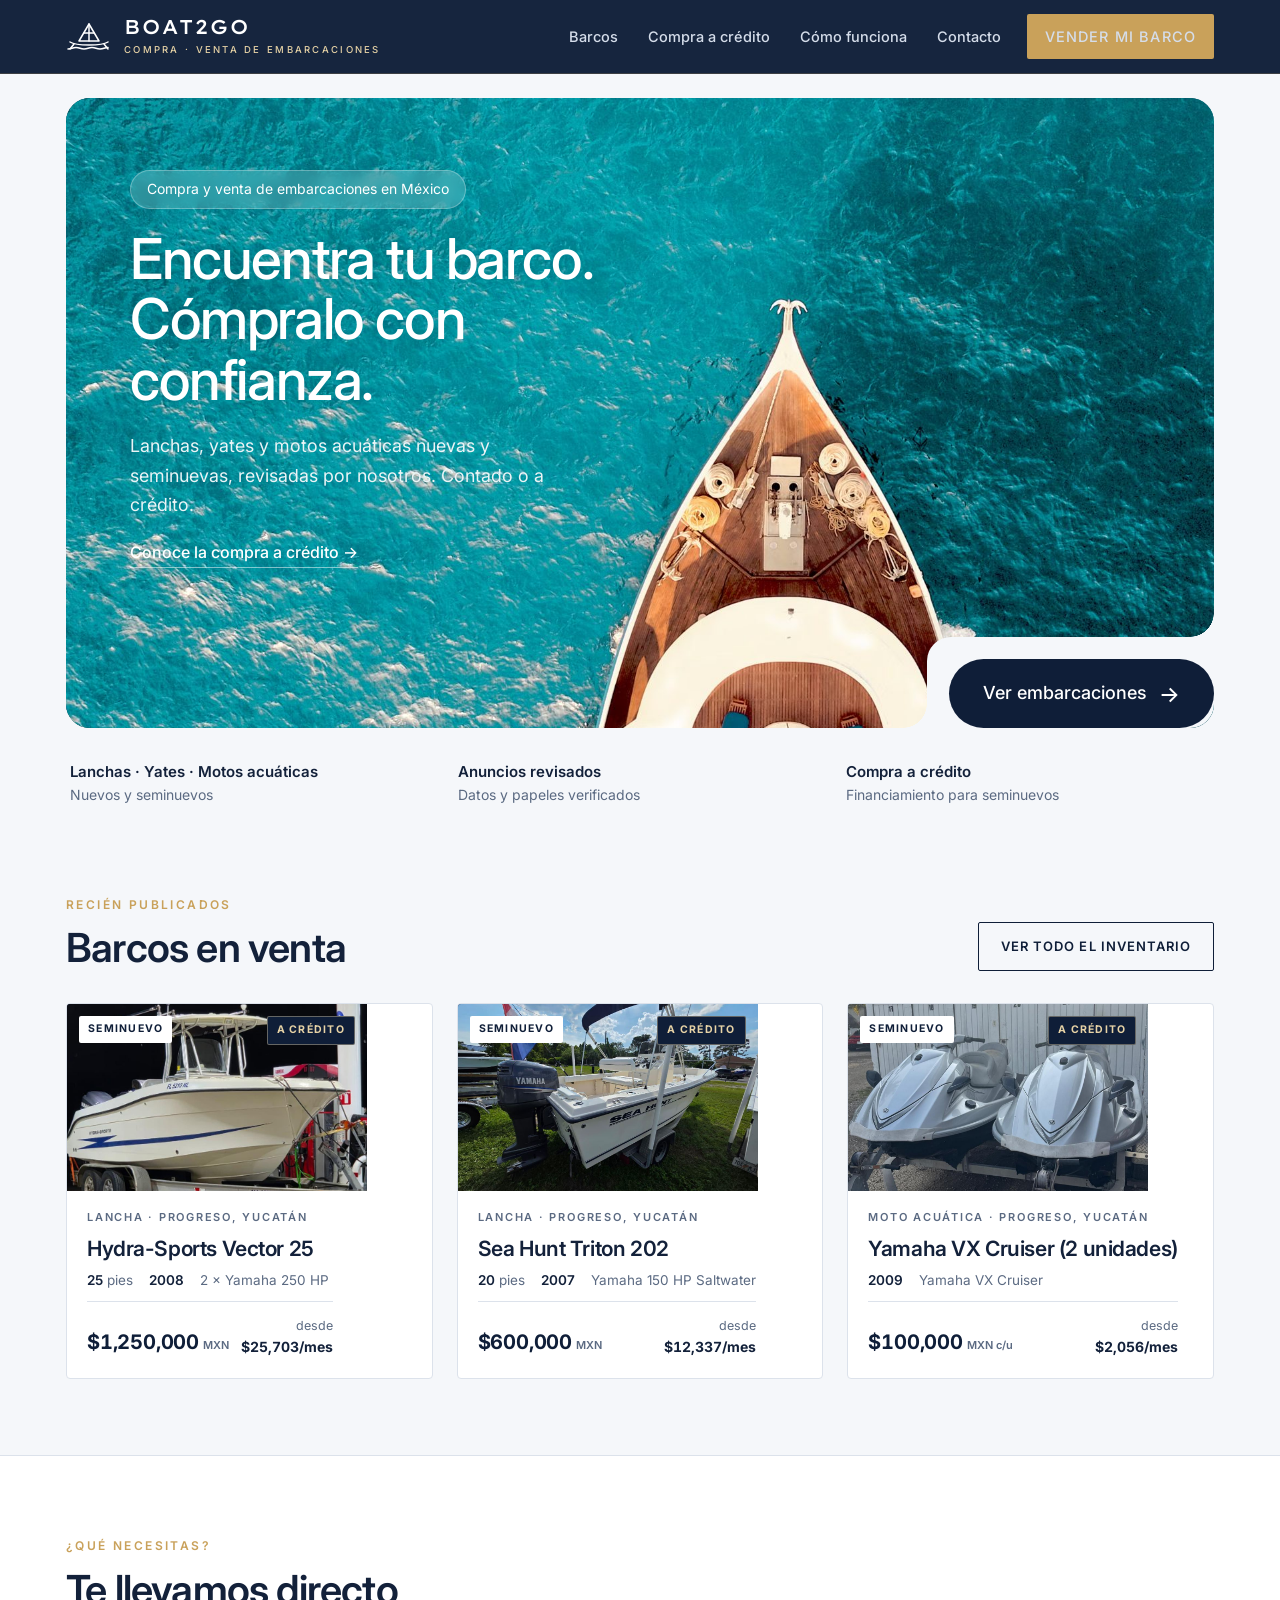
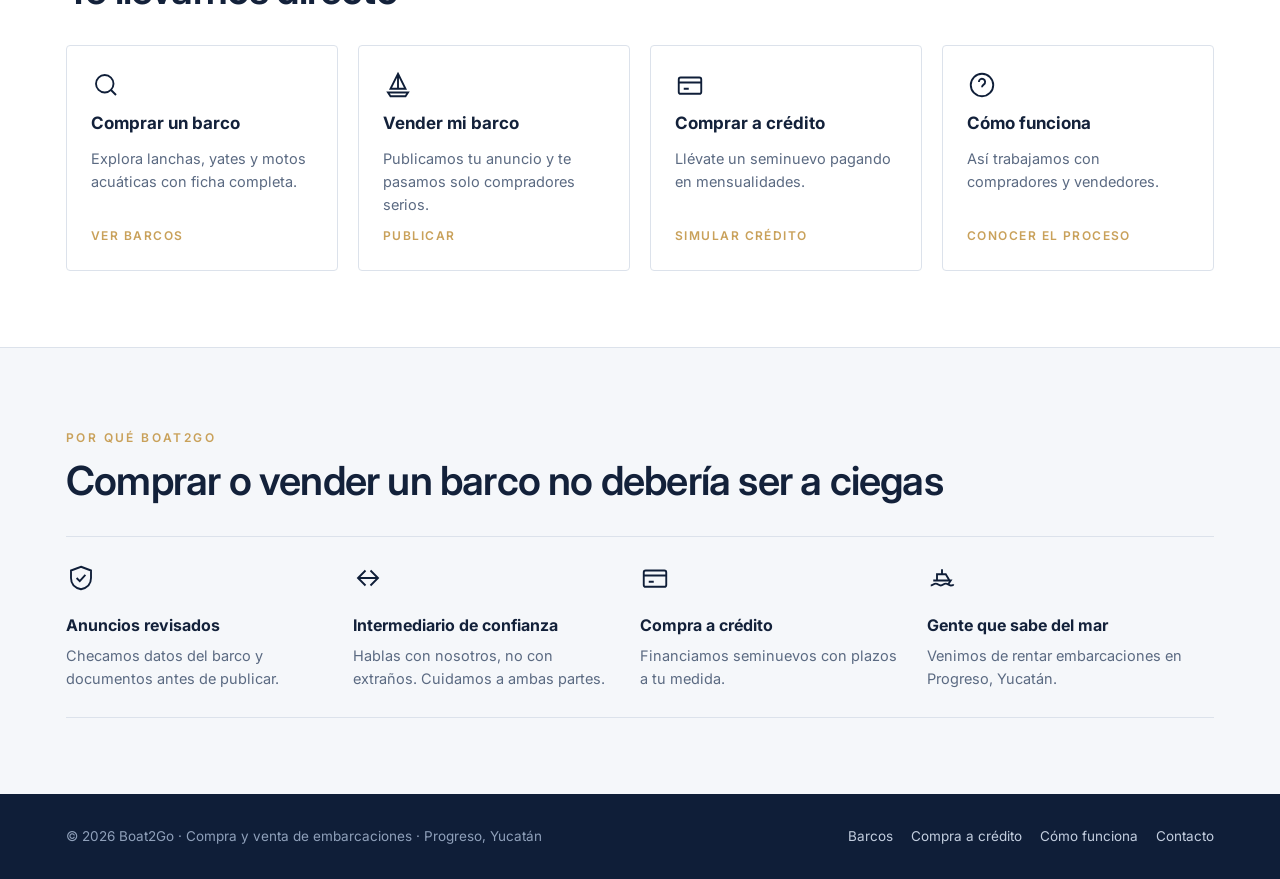
==== commit d8e1d670: "Rename index (3).html to index.html" ====
--- a/index.html
+++ b/index.html
@@ -62,18 +62,18 @@
   nav.links .btn{margin:8px 0 0}
 }
 
-/* Hero (inicio): rounded photo card with a notched CTA, after boat2go.mx */
+/* Hero (inicio): full-bleed photo card, text in open water at top-left, notched CTA */
 .hero{background:var(--sail)}
 .hero .wrap{padding-block:24px 0}
-.hero-card{position:relative;border-radius:24px;overflow:hidden;min-height:clamp(480px,64vh,660px);display:flex;align-items:flex-end;background:#0A1931;color:#fff}
-.hero-img{position:absolute;top:0;bottom:0;right:0;left:auto;width:68%;height:100%;object-fit:cover;object-position:center 40%}
-.hero-card::before{content:"";position:absolute;inset:0;background:linear-gradient(90deg,#0A1931 0%,#0A1931 32%,rgba(10,25,49,.55) 48%,rgba(10,25,49,0) 66%),linear-gradient(0deg,rgba(10,25,49,.55) 0%,rgba(10,25,49,0) 40%)}
-.hero-content{position:relative;padding:56px 56px 52px;max-width:760px;display:grid;gap:18px;justify-items:start}
-.pill{font-size:15px;padding:8px 18px;border-radius:999px;background:rgba(255,255,255,.14);border:1px solid rgba(255,255,255,.22);backdrop-filter:blur(6px)}
-.hero h1{font-weight:500;font-size:clamp(36px,5.6vw,72px);line-height:1.04;letter-spacing:-.03em}
-.hero p.lead{color:#DCE3EE;font-size:clamp(16px,1.6vw,20px);max-width:46ch;margin:0;font-weight:400}
-.hero-link{color:var(--brass-soft);text-decoration:none;font-weight:500;border-bottom:1px solid rgba(231,211,166,.4);padding-bottom:2px}
-.hero-link:hover{color:#fff;border-color:#fff}
+.hero-card{position:relative;border-radius:24px;overflow:hidden;min-height:clamp(520px,70vh,700px);display:flex;align-items:flex-start;background:#0B5E6E;color:#fff}
+.hero-img{position:absolute;inset:0;width:100%;height:100%;object-fit:cover;object-position:center 62%;transform:scale(1.28);transform-origin:12% 70%}
+.hero-card::before{content:"";position:absolute;inset:0;background:linear-gradient(100deg,rgba(4,38,52,.7) 0%,rgba(4,38,52,.4) 36%,rgba(4,38,52,0) 56%)}
+.hero-content{position:relative;padding:72px 64px;max-width:600px;display:grid;gap:20px;justify-items:start}
+.pill{font-size:14px;padding:7px 16px;border-radius:999px;background:rgba(255,255,255,.16);border:1px solid rgba(255,255,255,.28);backdrop-filter:blur(6px)}
+.hero h1{font-weight:500;font-size:clamp(34px,4.4vw,58px);line-height:1.08;letter-spacing:-.025em;text-shadow:0 2px 24px rgba(0,30,45,.25)}
+.hero p.lead{color:#EAF4F6;font-size:clamp(16px,1.4vw,18px);max-width:40ch;margin:0;line-height:1.65}
+.hero-link{color:#fff;text-decoration:none;font-weight:500;border-bottom:1px solid rgba(255,255,255,.5);padding-bottom:2px}
+.hero-link:hover{border-color:#fff}
 .hero-notch{position:absolute;right:0;bottom:0;background:var(--sail);padding:22px 0 0 22px;border-top-left-radius:24px}
 .hero-notch::before,.hero-notch::after{content:"";position:absolute;width:24px;height:24px;background:radial-gradient(circle at 0 0,transparent 23.5px,var(--sail) 24px)}
 .hero-notch::before{right:0;top:-24px}
@@ -82,14 +82,16 @@
 .btn-pill:hover{background:var(--navy-3)}
 .btn-pill span{font-size:22px;line-height:1;transition:transform .2s}
 .btn-pill:hover span{transform:translateX(4px)}
-.strip{display:grid;grid-template-columns:repeat(3,minmax(0,1fr));gap:24px;padding:28px 4px 8px}
+.strip{display:grid;grid-template-columns:repeat(3,minmax(0,1fr));gap:24px;padding:32px 4px 8px}
 .strip div{font-size:14px;color:var(--muted)}
 .strip strong{display:block;color:var(--ink);font-size:15px;font-weight:600}
 @media (max-width:760px){
-  .hero-card{min-height:560px;border-radius:18px}
-  .hero-img{width:100%;object-position:center 20%}
-  .hero-card::before{background:linear-gradient(0deg,#0A1931 0%,rgba(10,25,49,.85) 55%,rgba(10,25,49,.1) 100%)}
-  .hero-content{padding:28px 22px 108px}
+  .hero-card{min-height:720px;border-radius:18px}
+  .hero-img{object-position:50% 0%;transform:scale(1.5);transform-origin:50% 0%}
+  .hero h1{font-size:30px}
+  .hero-content{gap:14px}
+  .hero-card::before{background:linear-gradient(180deg,rgba(4,38,52,.65) 0%,rgba(4,38,52,.35) 55%,rgba(4,38,52,0) 75%)}
+  .hero-content{padding:32px 24px}
   .btn-pill{font-size:16px;padding:16px 24px}
   .hero-notch{padding:14px 0 0 14px;border-top-left-radius:18px}
   .strip{grid-template-columns:1fr;gap:14px}
@@ -100,12 +102,11 @@
 .page-head .wrap{padding-block:56px 48px;display:grid;gap:14px}
 .page-head h1{font-weight:600;font-size:clamp(34px,4.6vw,54px);line-height:1.08}
 .page-head p{color:#C3CEDF;font-size:18px;font-weight:300;max-width:60ch;margin:0}
-.page-head.photo{position:relative;overflow:hidden}
-.page-head.photo{background:#0C2349}
-.page-head.photo .ph-bg{position:absolute;top:0;bottom:0;right:0;left:auto;width:62%;height:100%;object-fit:cover;object-position:70% 50%}
-.page-head.photo::before{content:"";position:absolute;inset:0;background:linear-gradient(90deg,#0C2349 0%,#0C2349 38%,rgba(12,35,73,.5) 55%,rgba(12,35,73,0) 72%)}
-@media (max-width:760px){.page-head.photo .ph-bg{width:100%}.page-head.photo::before{background:rgba(12,35,73,.72)}}
-.page-head.photo .wrap{position:relative;padding-block:96px 84px}
+.page-head.photo{position:relative;overflow:hidden;background:#0C2349}
+.page-head.photo .ph-bg{position:absolute;inset:0;width:100%;height:100%;object-fit:cover;object-position:center 82%}
+.page-head.photo::before{content:"";position:absolute;inset:0;background:linear-gradient(0deg,rgba(8,24,52,.7) 0%,rgba(8,24,52,.25) 45%,rgba(8,24,52,0) 65%)}
+.page-head.photo .wrap{position:relative;min-height:clamp(420px,56vh,560px);align-content:end;padding-block:64px 56px}
+@media (max-width:760px){.page-head.photo .ph-bg{object-position:62% 60%}.page-head.photo .wrap{min-height:440px}}
 .page-head.photo p{color:#DCE3EE}
 
 /* Sections */
@@ -288,7 +289,7 @@
   <section class="hero">
     <div class="wrap">
       <div class="hero-card">
-        <img class="hero-img" src="[data-uri]" alt="Yate navegando en mar abierto, vista aérea">
+        <img class="hero-img" src="[data-uri]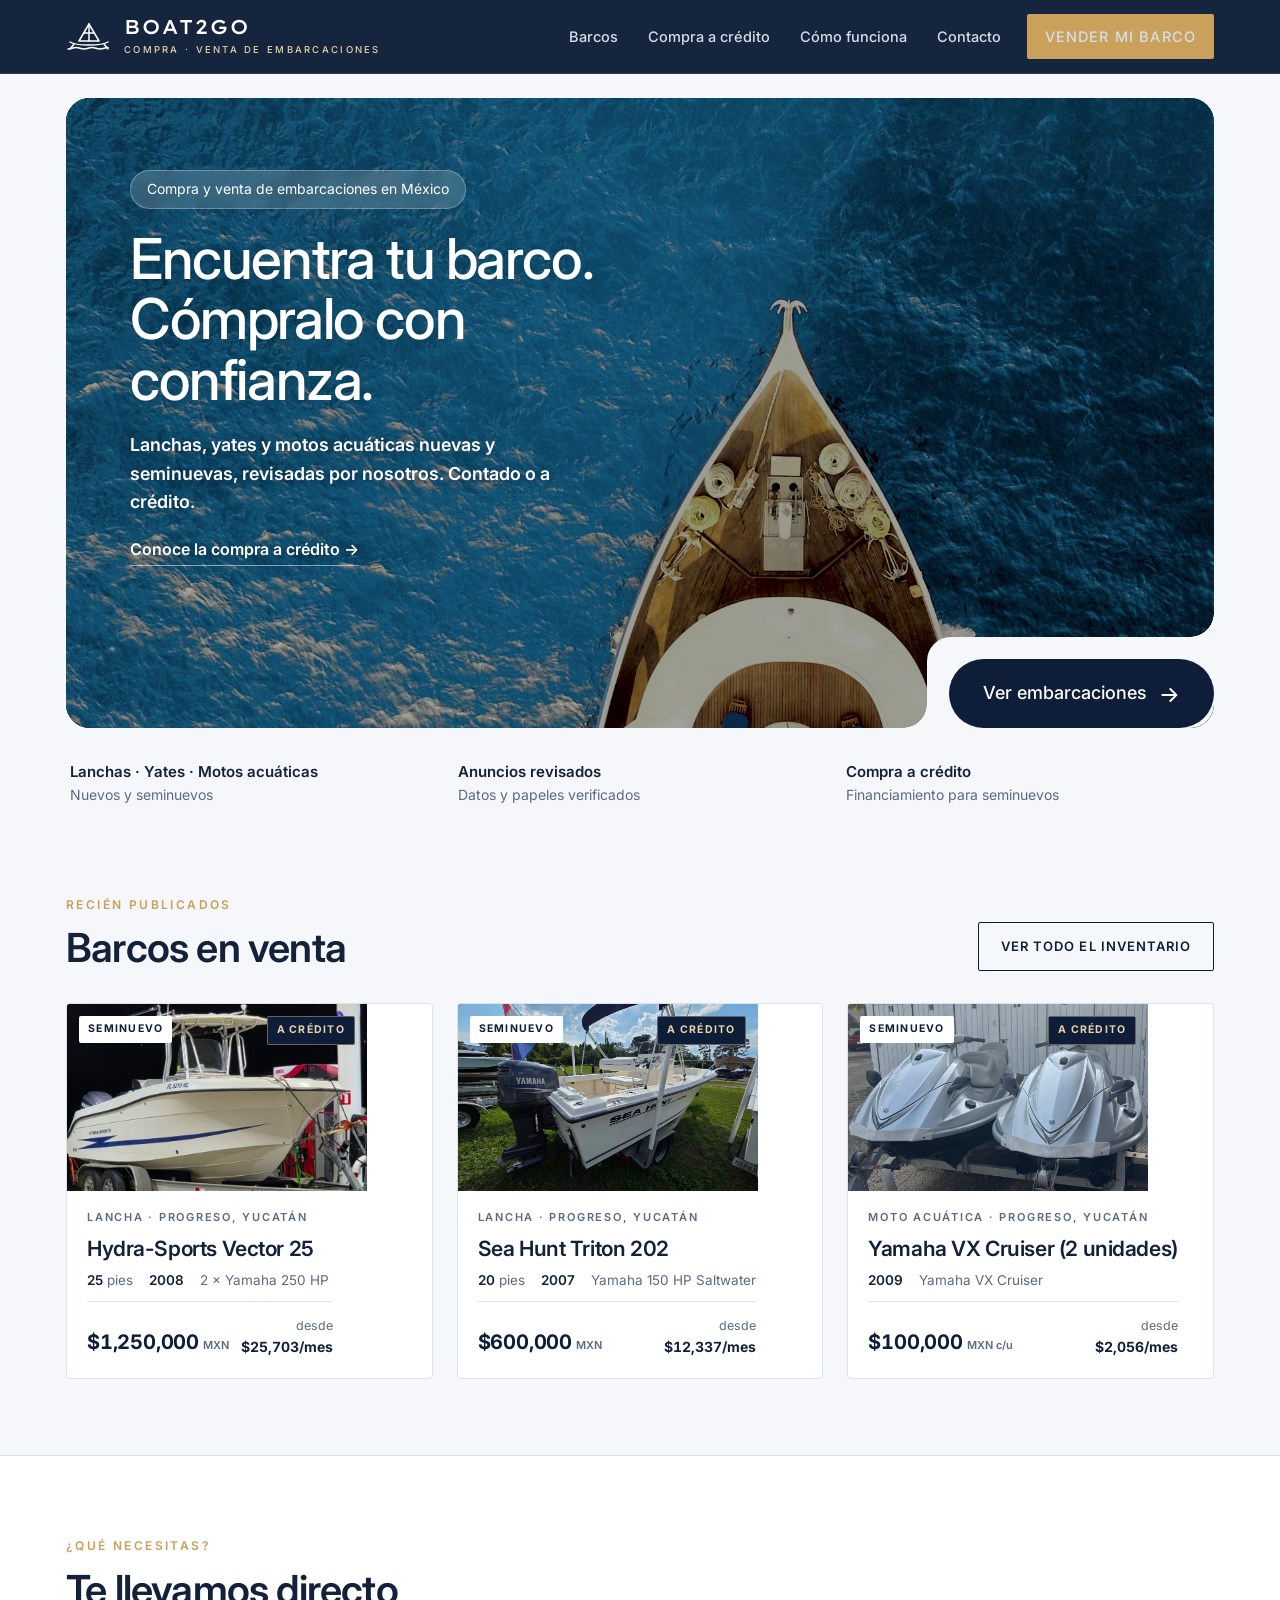
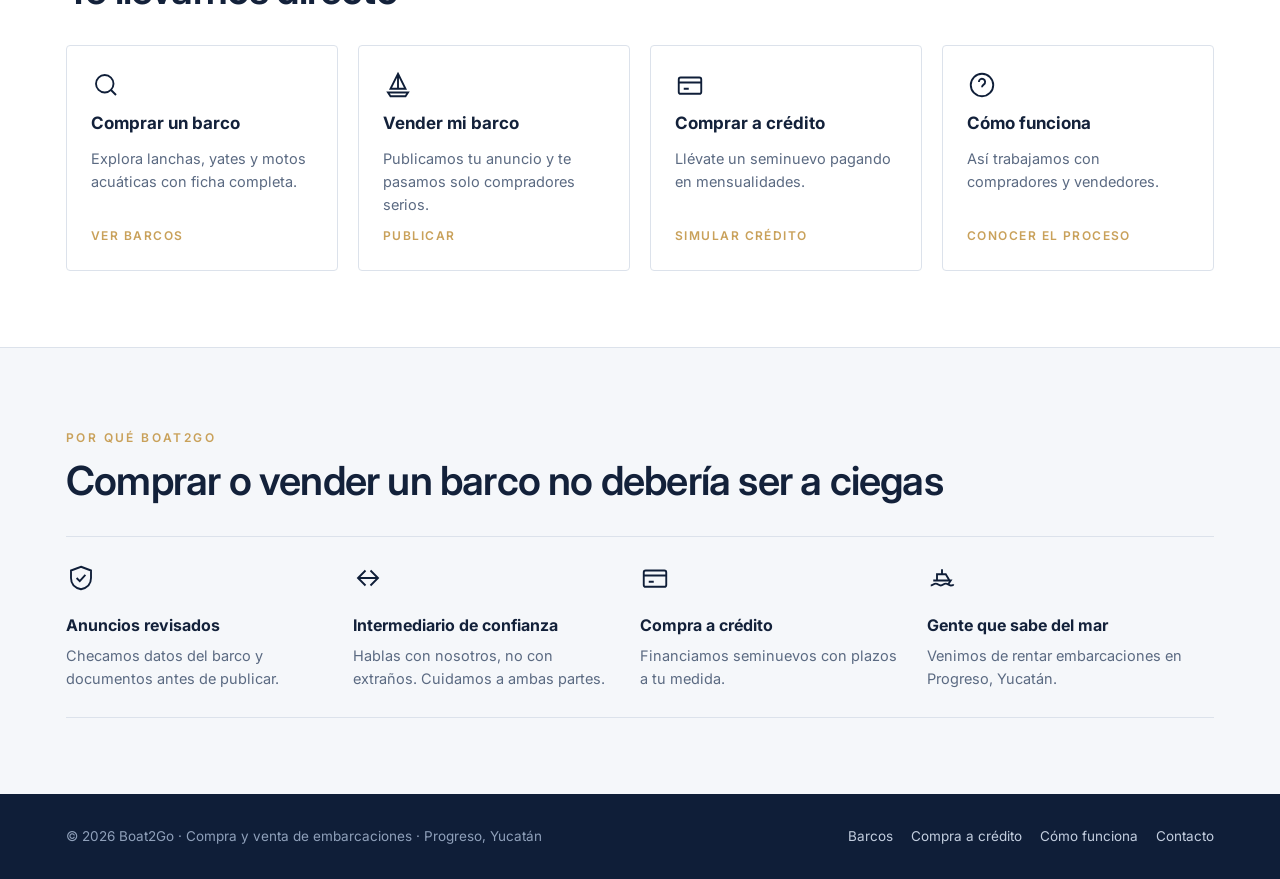
==== commit 96beb7a0: "Rename index (1).html to index.html" ====
--- a/index.html
+++ b/index.html
@@ -65,14 +65,14 @@
 /* Hero (inicio): full-bleed photo card, text in open water at top-left, notched CTA */
 .hero{background:var(--sail)}
 .hero .wrap{padding-block:24px 0}
-.hero-card{position:relative;border-radius:24px;overflow:hidden;min-height:clamp(520px,70vh,700px);display:flex;align-items:flex-start;background:#0B5E6E;color:#fff}
-.hero-img{position:absolute;inset:0;width:100%;height:100%;object-fit:cover;object-position:center 62%;transform:scale(1.28);transform-origin:12% 70%}
-.hero-card::before{content:"";position:absolute;inset:0;background:linear-gradient(100deg,rgba(4,38,52,.7) 0%,rgba(4,38,52,.4) 36%,rgba(4,38,52,0) 56%)}
+.hero-card{position:relative;border-radius:24px;overflow:hidden;min-height:clamp(520px,70vh,700px);display:flex;align-items:flex-start;background:#0F2A4A;color:#fff}
+.hero-img{position:absolute;inset:0;width:100%;height:100%;object-fit:cover;object-position:center 62%;transform:scale(1.28);transform-origin:12% 70%;filter:hue-rotate(20deg) saturate(.8) brightness(.62) contrast(1.1)}
+.hero-card::before{content:"";position:absolute;inset:0;background:linear-gradient(100deg,rgba(10,22,46,.72) 0%,rgba(10,22,46,.42) 38%,rgba(10,22,46,.08) 60%),rgba(15,30,56,.18)}
 .hero-content{position:relative;padding:72px 64px;max-width:600px;display:grid;gap:20px;justify-items:start}
 .pill{font-size:14px;padding:7px 16px;border-radius:999px;background:rgba(255,255,255,.16);border:1px solid rgba(255,255,255,.28);backdrop-filter:blur(6px)}
 .hero h1{font-weight:500;font-size:clamp(34px,4.4vw,58px);line-height:1.08;letter-spacing:-.025em;text-shadow:0 2px 24px rgba(0,30,45,.25)}
-.hero p.lead{color:#EAF4F6;font-size:clamp(16px,1.4vw,18px);max-width:40ch;margin:0;line-height:1.65}
-.hero-link{color:#fff;text-decoration:none;font-weight:500;border-bottom:1px solid rgba(255,255,255,.5);padding-bottom:2px}
+.hero p.lead{color:#fff;font-size:clamp(16px,1.4vw,19px);font-weight:600;max-width:40ch;margin:0;line-height:1.6;text-shadow:0 1px 12px rgba(5,15,35,.55)}
+.hero-link{color:#fff;text-decoration:none;font-weight:600;text-shadow:0 1px 10px rgba(5,15,35,.5);border-bottom:1px solid rgba(255,255,255,.5);padding-bottom:2px}
 .hero-link:hover{border-color:#fff}
 .hero-notch{position:absolute;right:0;bottom:0;background:var(--sail);padding:22px 0 0 22px;border-top-left-radius:24px}
 .hero-notch::before,.hero-notch::after{content:"";position:absolute;width:24px;height:24px;background:radial-gradient(circle at 0 0,transparent 23.5px,var(--sail) 24px)}
@@ -90,7 +90,7 @@
   .hero-img{object-position:50% 0%;transform:scale(1.5);transform-origin:50% 0%}
   .hero h1{font-size:30px}
   .hero-content{gap:14px}
-  .hero-card::before{background:linear-gradient(180deg,rgba(4,38,52,.65) 0%,rgba(4,38,52,.35) 55%,rgba(4,38,52,0) 75%)}
+  .hero-card::before{background:linear-gradient(180deg,rgba(10,22,46,.7) 0%,rgba(10,22,46,.4) 55%,rgba(10,22,46,.1) 75%)}
   .hero-content{padding:32px 24px}
   .btn-pill{font-size:16px;padding:16px 24px}
   .hero-notch{padding:14px 0 0 14px;border-top-left-radius:18px}
